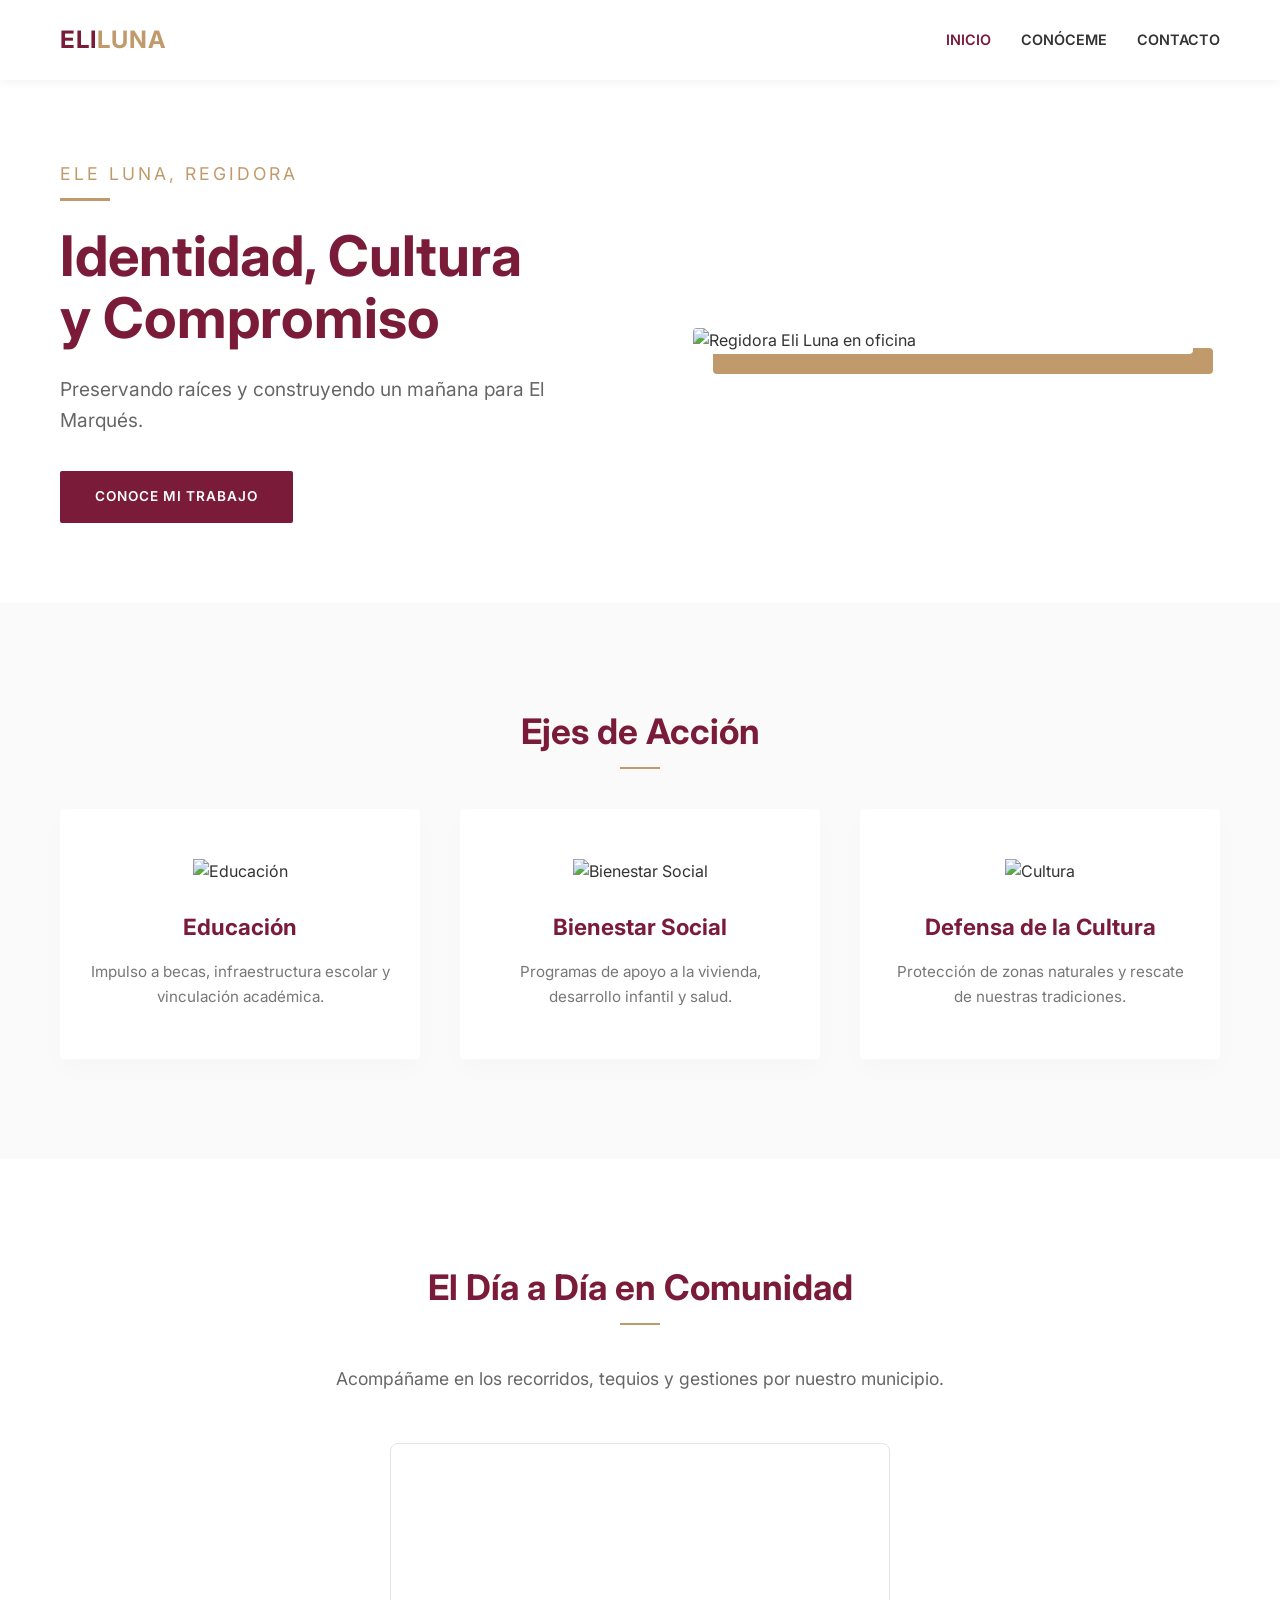
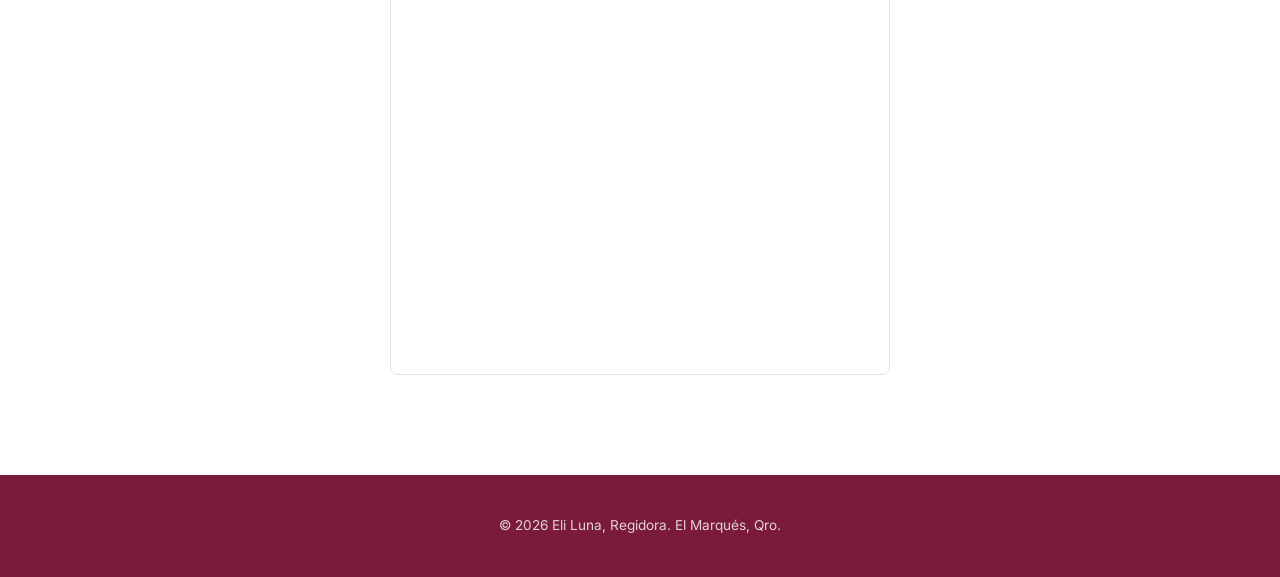
==== index.html @ d16be130 "Rename index to index.html" ====
<!DOCTYPE html>
<html lang="es">
<head>
    <meta charset="UTF-8">
    <meta name="viewport" content="width=device-width, initial-scale=1.0">
    <title>Eli Luna | Regidora de El Marqués</title>
    <link rel="stylesheet" href="style.css">
    <link href="https://fonts.googleapis.com/css2?family=Inter:wght@300;400;600;700&display=swap" rel="stylesheet">
</head>
<body>

    <header class="navbar">
        <div class="container nav-container">
            <div class="logo">
                <span class="logo-vino">Eli</span><span class="logo-dorado">Luna</span>
            </div>
            <nav>
                <ul class="nav-links">
                    <li><a href="index.html" class="active">Inicio</a></li>
                    <li><a href="conoceme.html">Conóceme</a></li>
                    <li><a href="contacto.html">Contacto</a></li>
                </ul>
            </nav>
        </div>
    </header>

    <section class="hero">
        <div class="container hero-container">
            <div class="hero-text">
                <h2 class="subtitle">Ele Luna, Regidora</h2>
                <div class="divisor-dorado"></div>
                <h1 class="title">Identidad, Cultura <br>y Compromiso</h1>
                <p>Preservando raíces y construyendo un mañana para El Marqués.</p>
                <a href="conoceme.html" class="btn-principal">Conoce mi trabajo</a>
            </div>
            <div class="hero-image">
                <img src="img/hero-eli.jpg" alt="Regidora Eli Luna en oficina">
            </div>
        </div>
    </section>

    <section class="ejes">
        <div class="container">
            <h2 class="seccion-titulo">Ejes de Acción</h2>
            <div class="ejes-grid">
                <div class="card-eje">
                    <img src="img/icono-educacion.svg" alt="Educación" class="icono-eje">
                    <h3>Educación</h3>
                    <p>Impulso a becas, infraestructura escolar y vinculación académica.</p>
                </div>
                <div class="card-eje">
                    <img src="img/icono-bienestar.svg" alt="Bienestar Social" class="icono-eje">
                    <h3>Bienestar Social</h3>
                    <p>Programas de apoyo a la vivienda, desarrollo infantil y salud.</p>
                </div>
                <div class="card-eje">
                    <img src="img/icono-cultura.svg" alt="Cultura" class="icono-eje">
                    <h3>Defensa de la Cultura</h3>
                    <p>Protección de zonas naturales y rescate de nuestras tradiciones.</p>
                </div>
            </div>
        </div>
    </section>

    <section class="actividad">
        <div class="container">
            <h2 class="seccion-titulo">El Día a Día en Comunidad</h2>
            <p class="seccion-desc">Acompáñame en los recorridos, tequios y gestiones por nuestro municipio.</p>
            
            <div class="fb-widget-container">
                <iframe src="https://www.facebook.com/plugins/page.php?href=https%3A%2F%2Fwww.facebook.com%2F[SU_USUARIO]&tabs=timeline&width=340&height=500&small_header=false&adapt_container_width=true&hide_cover=false&show_facepile=true&appId" width="340" height="500" style="border:none;overflow:hidden" scrolling="no" frameborder="0" allowfullscreen="true" allow="autoplay; clipboard-write; encrypted-media; picture-in-picture; web-share"></iframe>
            </div>
        </div>
    </section>

    <footer>
        <div class="container footer-content">
            <p>&copy; 2026 Eli Luna, Regidora. El Marqués, Qro.</p>
        </div>
    </footer>

</body>
</html>
---- style.css ----
/* =========================================
   VARIABLES DE COLOR Y FUENTES
   ========================================= */
:root {
    --color-vino: #7A1B39; /* Vino institucional */
    --color-dorado: #C19A6B; /* Dorado elegante */
    --color-blanco: #FFFFFF;
    --color-fondo: #FAFAFA;
    --color-texto: #333333;
    --color-gris-claro: #E5E5E5;
    
    --fuente-principal: 'Inter', sans-serif;
}

/* =========================================
   RESET Y ESTILOS BASE
   ========================================= */
* {
    margin: 0;
    padding: 0;
    box-sizing: border-box;
    font-family: var(--fuente-principal);
}

body {
    background-color: var(--color-fondo);
    color: var(--color-texto);
    line-height: 1.6;
}

.container {
    max-width: 1200px;
    margin: 0 auto;
    padding: 0 20px;
}

/* =========================================
   NAVEGACIÓN (MENÚ)
   ========================================= */
.navbar {
    background-color: var(--color-blanco);
    box-shadow: 0 2px 10px rgba(0,0,0,0.05);
    position: sticky;
    top: 0;
    z-index: 100;
}

.nav-container {
    display: flex;
    justify-content: space-between;
    align-items: center;
    height: 80px;
}

.logo {
    font-size: 1.5rem;
    font-weight: 700;
    text-transform: uppercase;
    letter-spacing: 1px;
}

.logo-vino { color: var(--color-vino); }
.logo-dorado { color: var(--color-dorado); }

.nav-links {
    list-style: none;
    display: flex;
    gap: 30px;
}

.nav-links a {
    text-decoration: none;
    color: var(--color-texto);
    font-weight: 600;
    font-size: 0.9rem;
    text-transform: uppercase;
    transition: color 0.3s ease;
}

.nav-links a:hover, .nav-links a.active {
    color: var(--color-vino);
}

/* =========================================
   HERO SECTION (ENCABEZADO INICIAL)
   ========================================= */
.hero {
    background-color: var(--color-blanco);
    padding: 80px 0;
}

.hero-container {
    display: flex;
    align-items: center;
    justify-content: space-between;
    gap: 50px;
}

.hero-text {
    flex: 1;
}

.subtitle {
    color: var(--color-dorado);
    font-size: 1.1rem;
    text-transform: uppercase;
    letter-spacing: 3px;
    margin-bottom: 10px;
    font-weight: 400;
}

.divisor-dorado {
    height: 3px;
    width: 50px;
    background-color: var(--color-dorado);
    margin-bottom: 25px;
}

.title {
    color: var(--color-vino);
    font-size: 3.5rem;
    line-height: 1.1;
    margin-bottom: 25px;
    font-weight: 700;
}

.hero-text p {
    font-size: 1.2rem;
    color: #666;
    margin-bottom: 35px;
    max-width: 500px;
}

.btn-principal {
    display: inline-block;
    background-color: var(--color-vino);
    color: var(--color-blanco);
    padding: 15px 35px;
    text-decoration: none;
    border-radius: 2px;
    font-weight: 600;
    text-transform: uppercase;
    font-size: 0.85rem;
    letter-spacing: 1px;
    transition: all 0.3s ease;
}

.btn-principal:hover {
    background-color: #5c142b;
    box-shadow: 0 5px 15px rgba(122, 27, 57, 0.2);
}

.hero-image {
    flex: 1;
    display: flex;
    justify-content: center;
}

.hero-image img {
    width: 100%;
    max-width: 500px;
    border-radius: 4px;
    box-shadow: 20px 20px 0px var(--color-dorado); /* Efecto decorativo */
}

/* =========================================
   EJES DE ACCIÓN (TARJETAS)
   ========================================= */
.ejes {
    padding: 100px 0;
    background-color: var(--color-fondo);
    text-align: center;
}

.seccion-titulo {
    color: var(--color-vino);
    font-size: 2.2rem;
    margin-bottom: 50px;
    position: relative;
    display: inline-block;
}

.seccion-titulo::after {
    content: "";
    width: 40px;
    height: 2px;
    background: var(--color-dorado);
    position: absolute;
    bottom: -10px;
    left: 50%;
    transform: translateX(-50%);
}

.ejes-grid {
    display: grid;
    grid-template-columns: repeat(auto-fit, minmax(300px, 1fr));
    gap: 40px;
}

.card-eje {
    background: var(--color-blanco);
    padding: 50px 30px;
    border-radius: 4px;
    box-shadow: 0 10px 30px rgba(0,0,0,0.02);
    transition: all 0.3s ease;
}

.card-eje:hover {
    transform: translateY(-10px);
    box-shadow: 0 15px 40px rgba(122, 27, 57, 0.05);
}

.icono-eje {
    width: 50px;
    height: 50px;
    margin-bottom: 25px;
}

.card-eje h3 {
    color: var(--color-vino);
    margin-bottom: 15px;
    font-size: 1.4rem;
}

.card-eje p {
    color: #777;
    font-size: 0.95rem;
}

/* =========================================
   SECCIÓN FACEBOOK
   ========================================= */
.actividad {
    padding: 100px 0;
    background-color: var(--color-blanco);
    text-align: center;
}

.seccion-desc {
    color: #666;
    margin-bottom: 50px;
    font-size: 1.1rem;
}

.fb-widget-container {
    display: flex;
    justify-content: center;
    max-width: 500px;
    margin: 0 auto;
    background: #fff;
    padding: 15px;
    border: 1px solid var(--color-gris-claro);
    border-radius: 8px;
}

/* =========================================
   FOOTER (PIE DE PÁGINA)
   ========================================= */
footer {
    background-color: var(--color-vino);
    color: var(--color-blanco);
    text-align: center;
    padding: 40px 0;
}

footer p {
    font-size: 0.85rem;
    opacity: 0.8;
}

/* =========================================
   ADAPTACIÓN A MÓVILES
   ========================================= */
@media (max-width: 992px) {
    .hero-container {
        flex-direction: column-reverse;
        text-align: center;
    }
    
    .hero-text p {
        margin: 0 auto 35px auto;
    }

    .divisor-dorado {
        margin: 0 auto 25px auto;
    }

    .title {
        font-size: 2.8rem;
    }
    
    .hero-image img {
        box-shadow: 10px 10px 0px var(--color-dorado);
    }
}
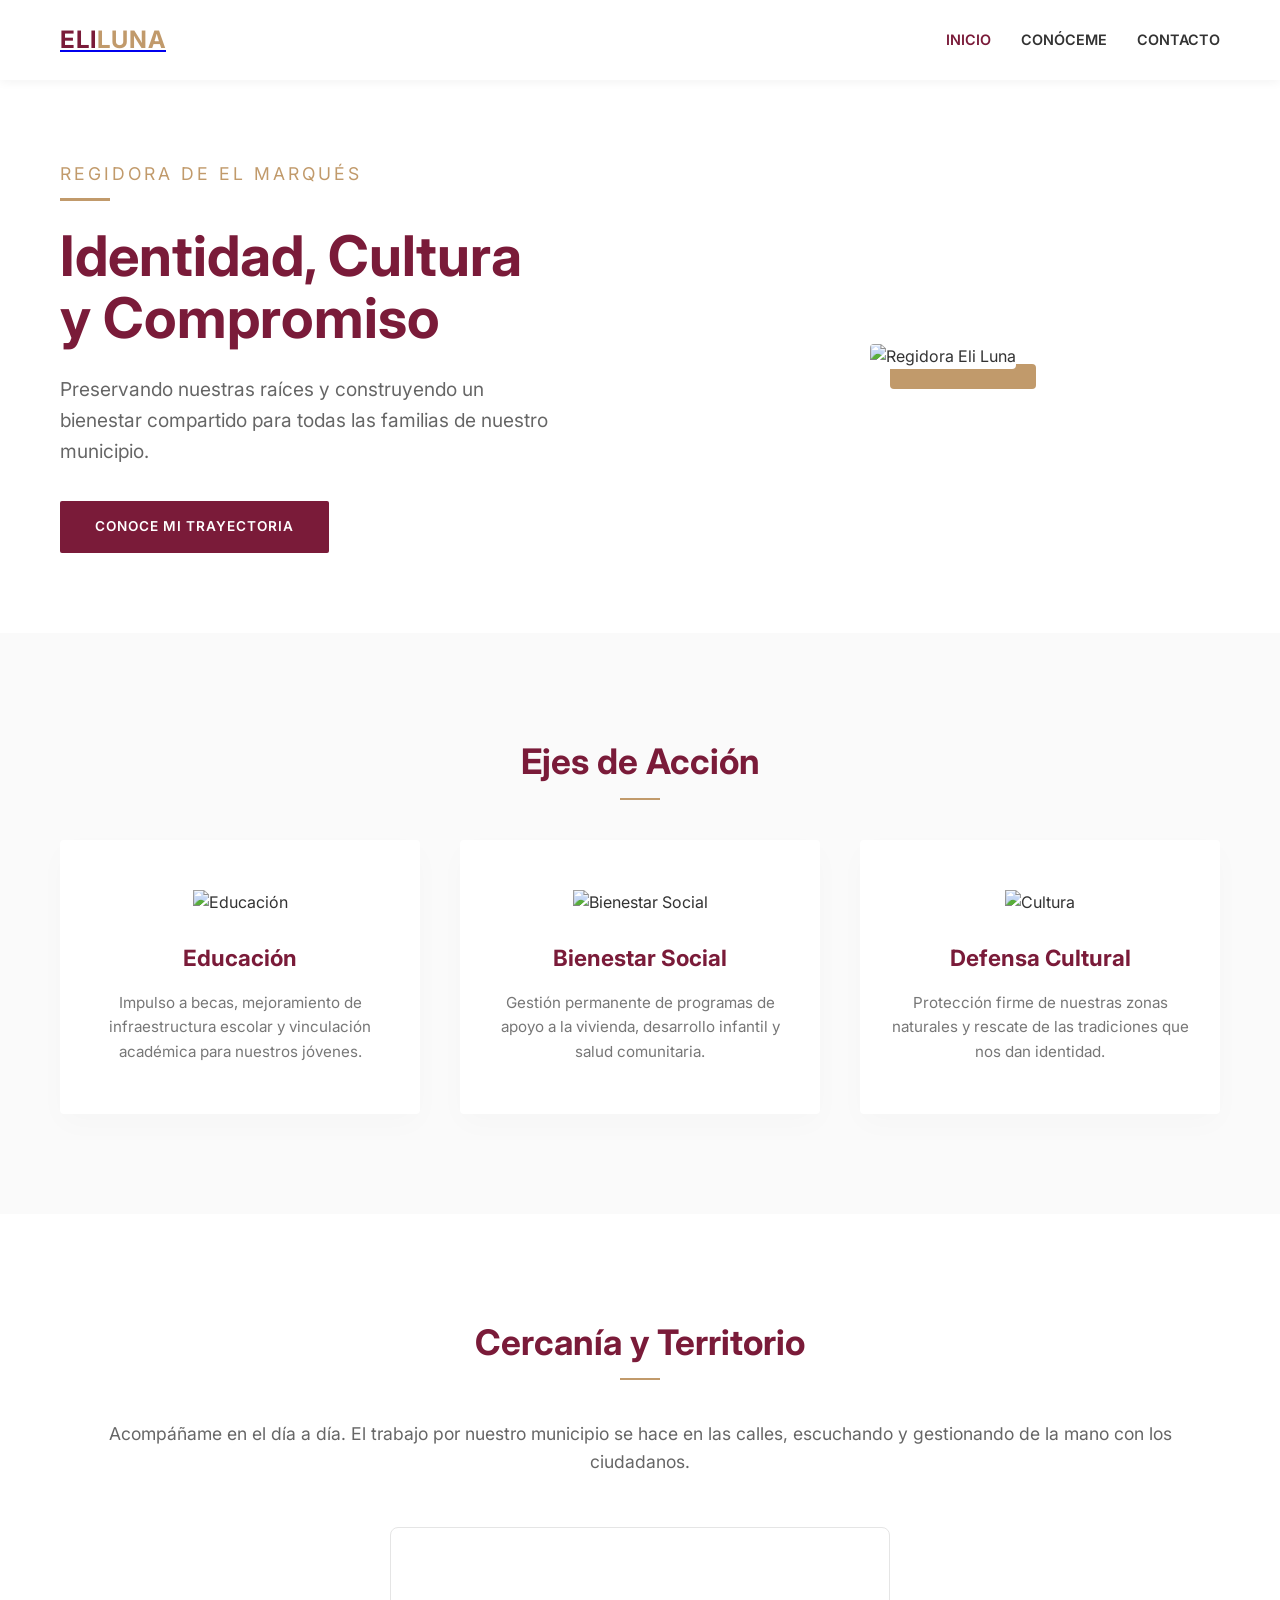
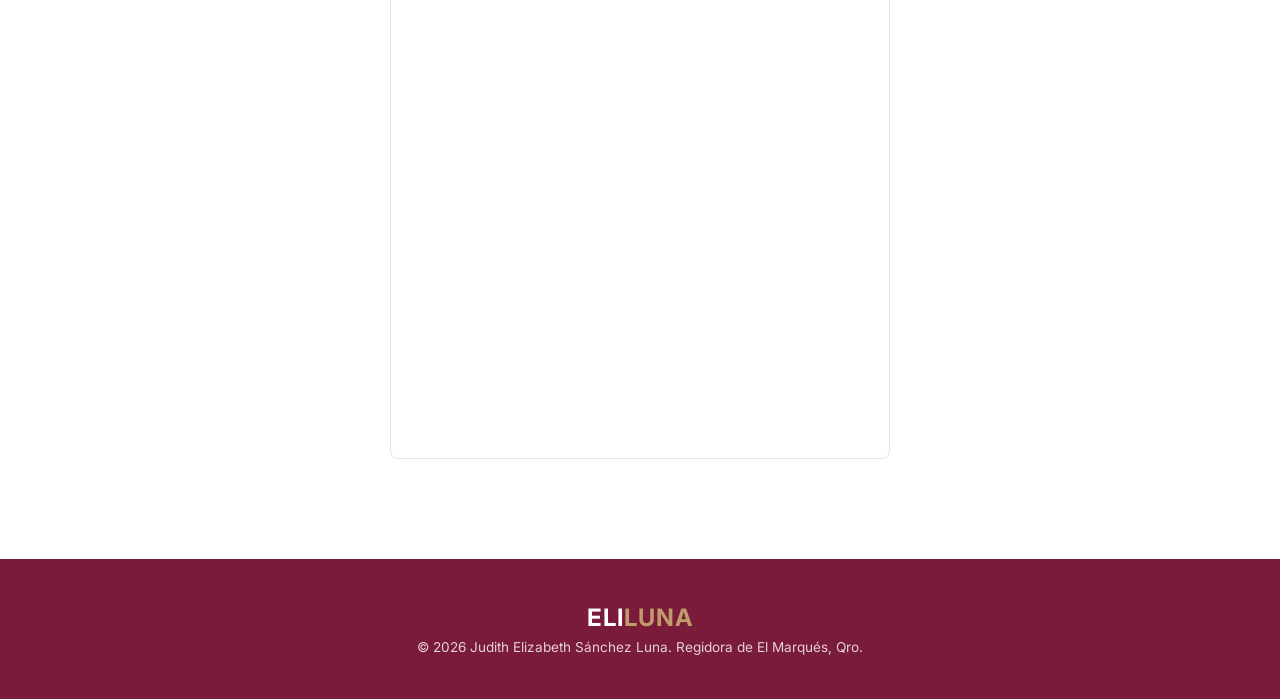
==== commit c67ab2fd: "Update index.html" ====
--- a/index.html
+++ b/index.html
@@ -5,14 +5,18 @@
     <meta name="viewport" content="width=device-width, initial-scale=1.0">
     <title>Eli Luna | Regidora de El Marqués</title>
     <link rel="stylesheet" href="style.css">
-    <link href="https://fonts.googleapis.com/css2?family=Inter:wght@300;400;600;700&display=swap" rel="stylesheet">
+    <link rel="preconnect" href="https://fonts.googleapis.com">
+    <link rel="preconnect" href="https://fonts.gstatic.com" crossorigin>
+    <link href="https://fonts.googleapis.com/css2?family=Inter:wght@300;400;600&family=Playfair+Display:ital,wght@0,600;0,700;1,600&display=swap" rel="stylesheet">
 </head>
 <body>
 
     <header class="navbar">
         <div class="container nav-container">
             <div class="logo">
-                <span class="logo-vino">Eli</span><span class="logo-dorado">Luna</span>
+                <a href="index.html">
+                    <span class="logo-vino">Eli</span><span class="logo-dorado">Luna</span>
+                </a>
             </div>
             <nav>
                 <ul class="nav-links">
@@ -27,14 +31,16 @@
     <section class="hero">
         <div class="container hero-container">
             <div class="hero-text">
-                <h2 class="subtitle">Ele Luna, Regidora</h2>
+                <h2 class="subtitle">Regidora de El Marqués</h2>
                 <div class="divisor-dorado"></div>
                 <h1 class="title">Identidad, Cultura <br>y Compromiso</h1>
-                <p>Preservando raíces y construyendo un mañana para El Marqués.</p>
-                <a href="conoceme.html" class="btn-principal">Conoce mi trabajo</a>
+                <p>Preservando nuestras raíces y construyendo un bienestar compartido para todas las familias de nuestro municipio.</p>
+                <a href="conoceme.html" class="btn-principal">Conoce mi trayectoria</a>
             </div>
             <div class="hero-image">
-                <img src="img/hero-eli.jpg" alt="Regidora Eli Luna en oficina">
+                <div class="image-frame">
+                    <img src="img/hero-eli.jpg" alt="Regidora Eli Luna">
+                </div>
             </div>
         </div>
     </section>
@@ -44,19 +50,25 @@
             <h2 class="seccion-titulo">Ejes de Acción</h2>
             <div class="ejes-grid">
                 <div class="card-eje">
-                    <img src="img/icono-educacion.svg" alt="Educación" class="icono-eje">
+                    <div class="icono-wrapper">
+                        <img src="img/icono-educacion.svg" alt="Educación" class="icono-eje">
+                    </div>
                     <h3>Educación</h3>
-                    <p>Impulso a becas, infraestructura escolar y vinculación académica.</p>
+                    <p>Impulso a becas, mejoramiento de infraestructura escolar y vinculación académica para nuestros jóvenes.</p>
                 </div>
                 <div class="card-eje">
-                    <img src="img/icono-bienestar.svg" alt="Bienestar Social" class="icono-eje">
+                    <div class="icono-wrapper">
+                        <img src="img/icono-bienestar.svg" alt="Bienestar Social" class="icono-eje">
+                    </div>
                     <h3>Bienestar Social</h3>
-                    <p>Programas de apoyo a la vivienda, desarrollo infantil y salud.</p>
+                    <p>Gestión permanente de programas de apoyo a la vivienda, desarrollo infantil y salud comunitaria.</p>
                 </div>
                 <div class="card-eje">
-                    <img src="img/icono-cultura.svg" alt="Cultura" class="icono-eje">
-                    <h3>Defensa de la Cultura</h3>
-                    <p>Protección de zonas naturales y rescate de nuestras tradiciones.</p>
+                    <div class="icono-wrapper">
+                        <img src="img/icono-cultura.svg" alt="Cultura" class="icono-eje">
+                    </div>
+                    <h3>Defensa Cultural</h3>
+                    <p>Protección firme de nuestras zonas naturales y rescate de las tradiciones que nos dan identidad.</p>
                 </div>
             </div>
         </div>
@@ -64,20 +76,24 @@
 
     <section class="actividad">
         <div class="container">
-            <h2 class="seccion-titulo">El Día a Día en Comunidad</h2>
-            <p class="seccion-desc">Acompáñame en los recorridos, tequios y gestiones por nuestro municipio.</p>
+            <div class="actividad-header">
+                <h2 class="seccion-titulo">Cercanía y Territorio</h2>
+                <p class="seccion-desc">Acompáñame en el día a día. El trabajo por nuestro municipio se hace en las calles, escuchando y gestionando de la mano con los ciudadanos.</p>
+            </div>
             
             <div class="fb-widget-container">
-                <iframe src="https://www.facebook.com/plugins/page.php?href=https%3A%2F%2Fwww.facebook.com%2F[SU_USUARIO]&tabs=timeline&width=340&height=500&small_header=false&adapt_container_width=true&hide_cover=false&show_facepile=true&appId" width="340" height="500" style="border:none;overflow:hidden" scrolling="no" frameborder="0" allowfullscreen="true" allow="autoplay; clipboard-write; encrypted-media; picture-in-picture; web-share"></iframe>
+                <iframe src="https://www.facebook.com/plugins/page.php?href=https%3A%2F%2Fwww.facebook.com%2FEliSanLuna&tabs=timeline&width=340&height=500&small_header=false&adapt_container_width=true&hide_cover=false&show_facepile=true&appId" width="340" height="500" style="border:none;overflow:hidden; max-width: 100%; border-radius: 4px;" scrolling="no" frameborder="0" allowfullscreen="true" allow="autoplay; clipboard-write; encrypted-media; picture-in-picture; web-share"></iframe>
             </div>
         </div>
     </section>
 
     <footer>
         <div class="container footer-content">
-            <p>&copy; 2026 Eli Luna, Regidora. El Marqués, Qro.</p>
+            <div class="logo footer-logo">
+                <span class="logo-blanco">Eli</span><span class="logo-dorado">Luna</span>
+            </div>
+            <p>&copy; 2026 Judith Elizabeth Sánchez Luna. Regidora de El Marqués, Qro.</p>
         </div>
     </footer>
 
 </body>
-</html>
--- a/style.css
+++ b/style.css
@@ -288,7 +288,48 @@
     .title {
         font-size: 2.8rem;
     }
-    
+
+   .logo a {
+    text-decoration: none;
+}
+
+.hero-interno h1 {
+    font-weight: 700;
+}
+
+/* =========================================
+   FORMULARIO DE CONTACTO
+   ========================================= */
+.formulario-contacto .form-group {
+    margin-bottom: 20px;
+}
+
+.formulario-contacto label {
+    display: block;
+    margin-bottom: 8px;
+    font-weight: 600;
+    font-size: 0.9rem;
+    color: var(--color-vino);
+}
+
+.formulario-contacto input,
+.formulario-contacto textarea {
+    width: 100%;
+    padding: 12px 15px;
+    border: 1px solid var(--color-gris-claro);
+    border-radius: 4px;
+    font-size: 1rem;
+    font-family: var(--fuente-principal);
+    transition: border-color 0.3s ease;
+    background-color: var(--color-fondo);
+}
+
+.formulario-contacto input:focus,
+.formulario-contacto textarea:focus {
+    outline: none;
+    border-color: var(--color-dorado);
+    box-shadow: 0 0 0 3px rgba(193, 154, 107, 0.1);
+}
     .hero-image img {
         box-shadow: 10px 10px 0px var(--color-dorado);
     }
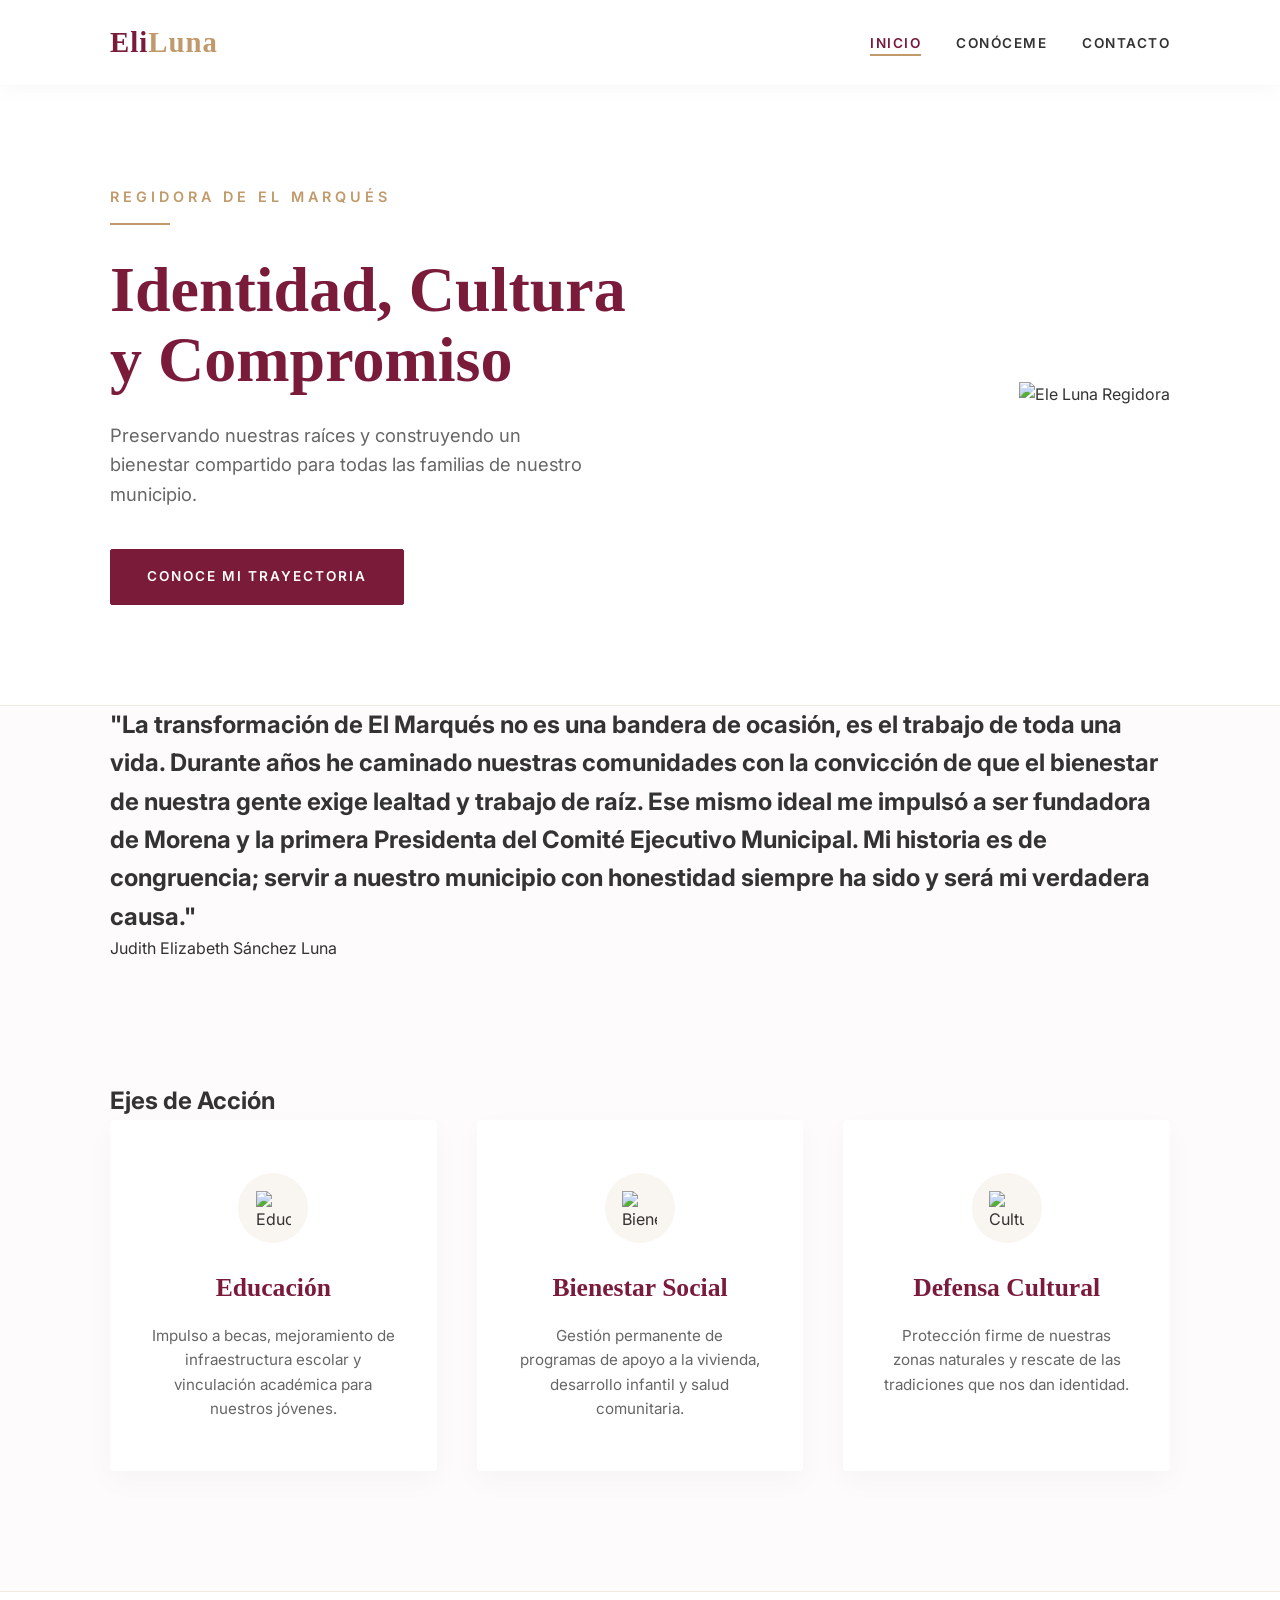
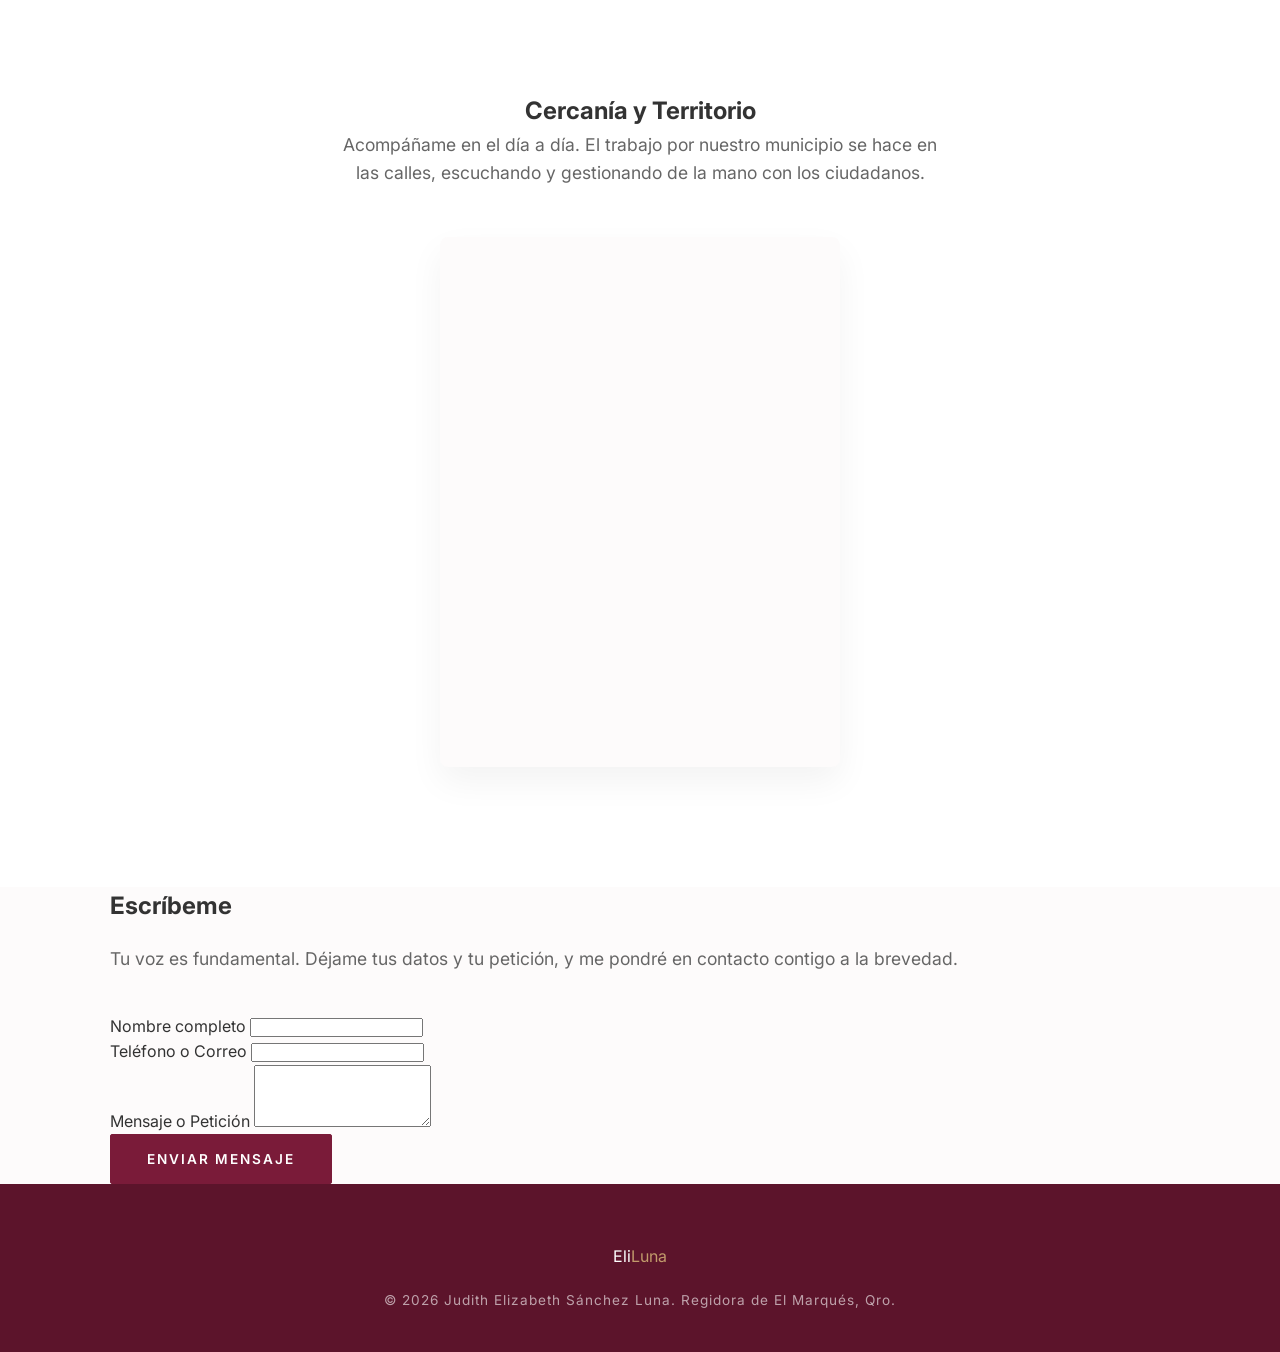
==== commit 1acb41b3: "Update index.html" ====
--- a/index.html
+++ b/index.html
@@ -37,17 +37,25 @@
                 <p>Preservando nuestras raíces y construyendo un bienestar compartido para todas las familias de nuestro municipio.</p>
                 <a href="conoceme.html" class="btn-principal">Conoce mi trayectoria</a>
             </div>
-            <div class="hero-image">
-                <div class="image-frame">
-                    <img src="img/hero-eli.jpg" alt="Regidora Eli Luna">
-                </div>
+            <div class="hero-image-transparente">
+                <img src="img/image_1c49d3.png" alt="Ele Luna Regidora">
             </div>
+        </div>
+    </section>
+
+    <section class="statement">
+        <div class="container statement-container">
+            <h2 class="statement-text">
+                "La transformación de El Marqués no es una bandera de ocasión, es el trabajo de toda una vida. Durante años he caminado nuestras comunidades con la convicción de que el bienestar de nuestra gente exige lealtad y trabajo de raíz. Ese mismo ideal me impulsó a ser fundadora de Morena y la primera Presidenta del Comité Ejecutivo Municipal. Mi historia es de congruencia; servir a nuestro municipio con honestidad siempre ha sido y será mi verdadera causa."
+            </h2>
+            <div class="divisor-dorado-centro"></div>
+            <p class="statement-firma">Judith Elizabeth Sánchez Luna</p>
         </div>
     </section>
 
     <section class="ejes">
         <div class="container">
-            <h2 class="seccion-titulo">Ejes de Acción</h2>
+            <h2 class="seccion-titulo-oscura">Ejes de Acción</h2>
             <div class="ejes-grid">
                 <div class="card-eje">
                     <div class="icono-wrapper">
@@ -77,12 +85,39 @@
     <section class="actividad">
         <div class="container">
             <div class="actividad-header">
-                <h2 class="seccion-titulo">Cercanía y Territorio</h2>
+                <h2 class="seccion-titulo-oscura">Cercanía y Territorio</h2>
                 <p class="seccion-desc">Acompáñame en el día a día. El trabajo por nuestro municipio se hace en las calles, escuchando y gestionando de la mano con los ciudadanos.</p>
             </div>
             
             <div class="fb-widget-container">
                 <iframe src="https://www.facebook.com/plugins/page.php?href=https%3A%2F%2Fwww.facebook.com%2FEliSanLuna&tabs=timeline&width=340&height=500&small_header=false&adapt_container_width=true&hide_cover=false&show_facepile=true&appId" width="340" height="500" style="border:none;overflow:hidden; max-width: 100%; border-radius: 4px;" scrolling="no" frameborder="0" allowfullscreen="true" allow="autoplay; clipboard-write; encrypted-media; picture-in-picture; web-share"></iframe>
+            </div>
+        </div>
+    </section>
+
+    <section class="contacto-inicio">
+        <div class="container">
+            <div class="contacto-wrapper">
+                <h2 class="seccion-titulo-oscura" style="margin-bottom: 20px;">Escríbeme</h2>
+                <p class="seccion-desc" style="margin-bottom: 40px;">Tu voz es fundamental. Déjame tus datos y tu petición, y me pondré en contacto contigo a la brevedad.</p>
+                
+                <form action="https://formspree.io/f/TU_CODIGO_AQUI" method="POST" class="formulario-marca">
+                    <div class="form-row">
+                        <div class="form-group">
+                            <label>Nombre completo</label>
+                            <input type="text" name="nombre" required>
+                        </div>
+                        <div class="form-group">
+                            <label>Teléfono o Correo</label>
+                            <input type="text" name="contacto" required>
+                        </div>
+                    </div>
+                    <div class="form-group">
+                        <label>Mensaje o Petición</label>
+                        <textarea name="mensaje" rows="4" required></textarea>
+                    </div>
+                    <button type="submit" class="btn-principal btn-form">Enviar Mensaje</button>
+                </form>
             </div>
         </div>
     </section>
@@ -97,3 +132,4 @@
     </footer>
 
 </body>
+</html>
--- a/style.css
+++ b/style.css
@@ -2,44 +2,49 @@
    VARIABLES DE COLOR Y FUENTES
    ========================================= */
 :root {
-    --color-vino: #7A1B39; /* Vino institucional */
-    --color-dorado: #C19A6B; /* Dorado elegante */
+    --color-vino: #7A1B39; 
+    --color-vino-oscuro: #5C142B;
+    --color-dorado: #C19A6B; 
+    --color-dorado-claro: #D4B48A;
     --color-blanco: #FFFFFF;
-    --color-fondo: #FAFAFA;
+    --color-fondo: #FDFBFB; /* Un blanco roto muy sutil y elegante */
     --color-texto: #333333;
-    --color-gris-claro: #E5E5E5;
-    
-    --fuente-principal: 'Inter', sans-serif;
-}
-
-/* =========================================
-   RESET Y ESTILOS BASE
+    --color-texto-claro: #666666;
+    
+    --fuente-titulos: 'Playfair Display', serif;
+    --fuente-textos: 'Inter', sans-serif;
+}
+
+/* =========================================
+   RESET BASE
    ========================================= */
 * {
     margin: 0;
     padding: 0;
     box-sizing: border-box;
-    font-family: var(--fuente-principal);
 }
 
 body {
     background-color: var(--color-fondo);
     color: var(--color-texto);
+    font-family: var(--fuente-textos);
     line-height: 1.6;
+    -webkit-font-smoothing: antialiased;
 }
 
 .container {
-    max-width: 1200px;
+    max-width: 1100px;
     margin: 0 auto;
     padding: 0 20px;
 }
 
 /* =========================================
-   NAVEGACIÓN (MENÚ)
+   NAVEGACIÓN
    ========================================= */
 .navbar {
-    background-color: var(--color-blanco);
-    box-shadow: 0 2px 10px rgba(0,0,0,0.05);
+    background-color: rgba(255, 255, 255, 0.98);
+    backdrop-filter: blur(10px);
+    box-shadow: 0 4px 20px rgba(0,0,0,0.03);
     position: sticky;
     top: 0;
     z-index: 100;
@@ -49,32 +54,51 @@
     display: flex;
     justify-content: space-between;
     align-items: center;
-    height: 80px;
-}
-
-.logo {
-    font-size: 1.5rem;
+    height: 85px;
+}
+
+.logo a {
+    text-decoration: none;
+    font-family: var(--fuente-titulos);
+    font-size: 1.8rem;
     font-weight: 700;
-    text-transform: uppercase;
     letter-spacing: 1px;
 }
 
 .logo-vino { color: var(--color-vino); }
 .logo-dorado { color: var(--color-dorado); }
+.logo-blanco { color: var(--color-blanco); }
 
 .nav-links {
     list-style: none;
     display: flex;
-    gap: 30px;
+    gap: 35px;
 }
 
 .nav-links a {
     text-decoration: none;
     color: var(--color-texto);
+    font-size: 0.85rem;
     font-weight: 600;
-    font-size: 0.9rem;
     text-transform: uppercase;
+    letter-spacing: 1.5px;
     transition: color 0.3s ease;
+    position: relative;
+}
+
+.nav-links a::after {
+    content: '';
+    position: absolute;
+    width: 0;
+    height: 2px;
+    bottom: -5px;
+    left: 0;
+    background-color: var(--color-dorado);
+    transition: width 0.3s ease;
+}
+
+.nav-links a:hover::after, .nav-links a.active::after {
+    width: 100%;
 }
 
 .nav-links a:hover, .nav-links a.active {
@@ -82,18 +106,19 @@
 }
 
 /* =========================================
-   HERO SECTION (ENCABEZADO INICIAL)
+   HERO SECTION
    ========================================= */
 .hero {
     background-color: var(--color-blanco);
-    padding: 80px 0;
+    padding: 100px 0;
+    border-bottom: 1px solid rgba(193, 154, 107, 0.2);
 }
 
 .hero-container {
     display: flex;
     align-items: center;
     justify-content: space-between;
-    gap: 50px;
+    gap: 60px;
 }
 
 .hero-text {
@@ -102,93 +127,102 @@
 
 .subtitle {
     color: var(--color-dorado);
-    font-size: 1.1rem;
+    font-family: var(--fuente-textos);
+    font-size: 0.9rem;
+    font-weight: 600;
     text-transform: uppercase;
-    letter-spacing: 3px;
-    margin-bottom: 10px;
-    font-weight: 400;
+    letter-spacing: 4px;
+    margin-bottom: 15px;
 }
 
 .divisor-dorado {
-    height: 3px;
-    width: 50px;
+    height: 2px;
+    width: 60px;
     background-color: var(--color-dorado);
-    margin-bottom: 25px;
+    margin-bottom: 30px;
 }
 
 .title {
     color: var(--color-vino);
-    font-size: 3.5rem;
+    font-family: var(--fuente-titulos);
+    font-size: 4rem;
     line-height: 1.1;
     margin-bottom: 25px;
-    font-weight: 700;
 }
 
 .hero-text p {
-    font-size: 1.2rem;
-    color: #666;
-    margin-bottom: 35px;
-    max-width: 500px;
+    color: var(--color-texto-claro);
+    font-size: 1.15rem;
+    margin-bottom: 40px;
+    max-width: 480px;
 }
 
 .btn-principal {
     display: inline-block;
     background-color: var(--color-vino);
     color: var(--color-blanco);
-    padding: 15px 35px;
+    padding: 16px 36px;
     text-decoration: none;
-    border-radius: 2px;
+    font-family: var(--fuente-textos);
+    font-size: 0.85rem;
     font-weight: 600;
     text-transform: uppercase;
-    font-size: 0.85rem;
-    letter-spacing: 1px;
-    transition: all 0.3s ease;
+    letter-spacing: 2px;
+    border-radius: 2px;
+    transition: all 0.4s ease;
+    border: 1px solid var(--color-vino);
 }
 
 .btn-principal:hover {
-    background-color: #5c142b;
-    box-shadow: 0 5px 15px rgba(122, 27, 57, 0.2);
+    background-color: var(--color-blanco);
+    color: var(--color-vino);
+    box-shadow: 0 10px 20px rgba(122, 27, 57, 0.1);
 }
 
 .hero-image {
     flex: 1;
     display: flex;
-    justify-content: center;
-}
-
-.hero-image img {
+    justify-content: flex-end;
+}
+
+.image-frame {
+    position: relative;
+    max-width: 450px;
+}
+
+/* Marco decorativo elegante para la foto */
+.image-frame::before {
+    content: "";
+    position: absolute;
+    top: 20px;
+    left: -20px;
     width: 100%;
-    max-width: 500px;
-    border-radius: 4px;
-    box-shadow: 20px 20px 0px var(--color-dorado); /* Efecto decorativo */
-}
-
-/* =========================================
-   EJES DE ACCIÓN (TARJETAS)
+    height: 100%;
+    border: 2px solid var(--color-dorado);
+    z-index: 0;
+}
+
+.image-frame img {
+    position: relative;
+    width: 100%;
+    height: auto;
+    z-index: 1;
+    box-shadow: 0 20px 40px rgba(0,0,0,0.08);
+}
+
+/* =========================================
+   EJES DE ACCIÓN
    ========================================= */
 .ejes {
-    padding: 100px 0;
-    background-color: var(--color-fondo);
+    padding: 120px 0;
+}
+
+.seccion-titulo {
+    color: var(--color-vino);
+    font-family: var(--fuente-titulos);
+    font-size: 2.8rem;
     text-align: center;
-}
-
-.seccion-titulo {
-    color: var(--color-vino);
-    font-size: 2.2rem;
-    margin-bottom: 50px;
-    position: relative;
-    display: inline-block;
-}
-
-.seccion-titulo::after {
-    content: "";
-    width: 40px;
-    height: 2px;
-    background: var(--color-dorado);
-    position: absolute;
-    bottom: -10px;
-    left: 50%;
-    transform: translateX(-50%);
+    margin-bottom: 70px;
 }
 
 .ejes-grid {
@@ -199,82 +233,107 @@
 
 .card-eje {
     background: var(--color-blanco);
-    padding: 50px 30px;
+    padding: 50px 40px;
     border-radius: 4px;
-    box-shadow: 0 10px 30px rgba(0,0,0,0.02);
-    transition: all 0.3s ease;
+    text-align: center;
+    box-shadow: 0 10px 30px rgba(0,0,0,0.03);
+    border-top: 3px solid transparent;
+    transition: all 0.4s ease;
 }
 
 .card-eje:hover {
-    transform: translateY(-10px);
-    box-shadow: 0 15px 40px rgba(122, 27, 57, 0.05);
+    transform: translateY(-8px);
+    border-top: 3px solid var(--color-dorado);
+    box-shadow: 0 20px 40px rgba(122, 27, 57, 0.08);
+}
+
+.icono-wrapper {
+    width: 70px;
+    height: 70px;
+    margin: 0 auto 25px auto;
+    background-color: rgba(193, 154, 107, 0.1);
+    border-radius: 50%;
+    display: flex;
+    align-items: center;
+    justify-content: center;
 }
 
 .icono-eje {
-    width: 50px;
-    height: 50px;
-    margin-bottom: 25px;
+    width: 35px;
+    height: 35px;
 }
 
 .card-eje h3 {
     color: var(--color-vino);
+    font-family: var(--fuente-titulos);
+    font-size: 1.6rem;
     margin-bottom: 15px;
-    font-size: 1.4rem;
 }
 
 .card-eje p {
-    color: #777;
+    color: var(--color-texto-claro);
     font-size: 0.95rem;
 }
 
 /* =========================================
-   SECCIÓN FACEBOOK
+   ACTIVIDAD RECIENTE
    ========================================= */
 .actividad {
-    padding: 100px 0;
+    padding: 100px 0 120px 0;
     background-color: var(--color-blanco);
+    border-top: 1px solid rgba(193, 154, 107, 0.2);
+}
+
+.actividad-header {
     text-align: center;
+    max-width: 600px;
+    margin: 0 auto 50px auto;
 }
 
 .seccion-desc {
-    color: #666;
-    margin-bottom: 50px;
+    color: var(--color-texto-claro);
     font-size: 1.1rem;
 }
 
 .fb-widget-container {
     display: flex;
     justify-content: center;
-    max-width: 500px;
+    max-width: 400px;
     margin: 0 auto;
-    background: #fff;
     padding: 15px;
-    border: 1px solid var(--color-gris-claro);
+    background-color: var(--color-fondo);
     border-radius: 8px;
-}
-
-/* =========================================
-   FOOTER (PIE DE PÁGINA)
+    box-shadow: 0 15px 35px rgba(0,0,0,0.05);
+}
+
+/* =========================================
+   FOOTER
    ========================================= */
 footer {
-    background-color: var(--color-vino);
+    background-color: var(--color-vino-oscuro);
     color: var(--color-blanco);
+    padding: 60px 0 40px 0;
     text-align: center;
-    padding: 40px 0;
+}
+
+.footer-logo {
+    margin-bottom: 20px;
 }
 
 footer p {
+    color: rgba(255, 255, 255, 0.6);
     font-size: 0.85rem;
-    opacity: 0.8;
-}
-
-/* =========================================
-   ADAPTACIÓN A MÓVILES
+    letter-spacing: 1px;
+}
+
+/* =========================================
+   RESPONSIVE
    ========================================= */
 @media (max-width: 992px) {
     .hero-container {
-        flex-direction: column-reverse;
+        flex-direction: column;
         text-align: center;
+        gap: 50px;
     }
     
     .hero-text p {
@@ -286,51 +345,24 @@
     }
 
     .title {
-        font-size: 2.8rem;
-    }
-
-   .logo a {
-    text-decoration: none;
-}
-
-.hero-interno h1 {
-    font-weight: 700;
-}
-
-/* =========================================
-   FORMULARIO DE CONTACTO
-   ========================================= */
-.formulario-contacto .form-group {
-    margin-bottom: 20px;
-}
-
-.formulario-contacto label {
-    display: block;
-    margin-bottom: 8px;
-    font-weight: 600;
-    font-size: 0.9rem;
-    color: var(--color-vino);
-}
-
-.formulario-contacto input,
-.formulario-contacto textarea {
-    width: 100%;
-    padding: 12px 15px;
-    border: 1px solid var(--color-gris-claro);
-    border-radius: 4px;
-    font-size: 1rem;
-    font-family: var(--fuente-principal);
-    transition: border-color 0.3s ease;
-    background-color: var(--color-fondo);
-}
-
-.formulario-contacto input:focus,
-.formulario-contacto textarea:focus {
-    outline: none;
-    border-color: var(--color-dorado);
-    box-shadow: 0 0 0 3px rgba(193, 154, 107, 0.1);
-}
-    .hero-image img {
-        box-shadow: 10px 10px 0px var(--color-dorado);
-    }
-}
+        font-size: 3.2rem;
+    }
+    
+    .image-frame::before {
+        display: none; /* Quitamos el marco desfasado en móviles para evitar scroll horizontal */
+    }
+    
+    .image-frame img {
+        border: 2px solid var(--color-dorado);
+    }
+}
+
+@media (max-width: 768px) {
+    .nav-links {
+        display: none; /* Menú hamburguesa necesario para el futuro */
+    }
+    
+    .title {
+        font-size: 2.5rem;
+    }
+}
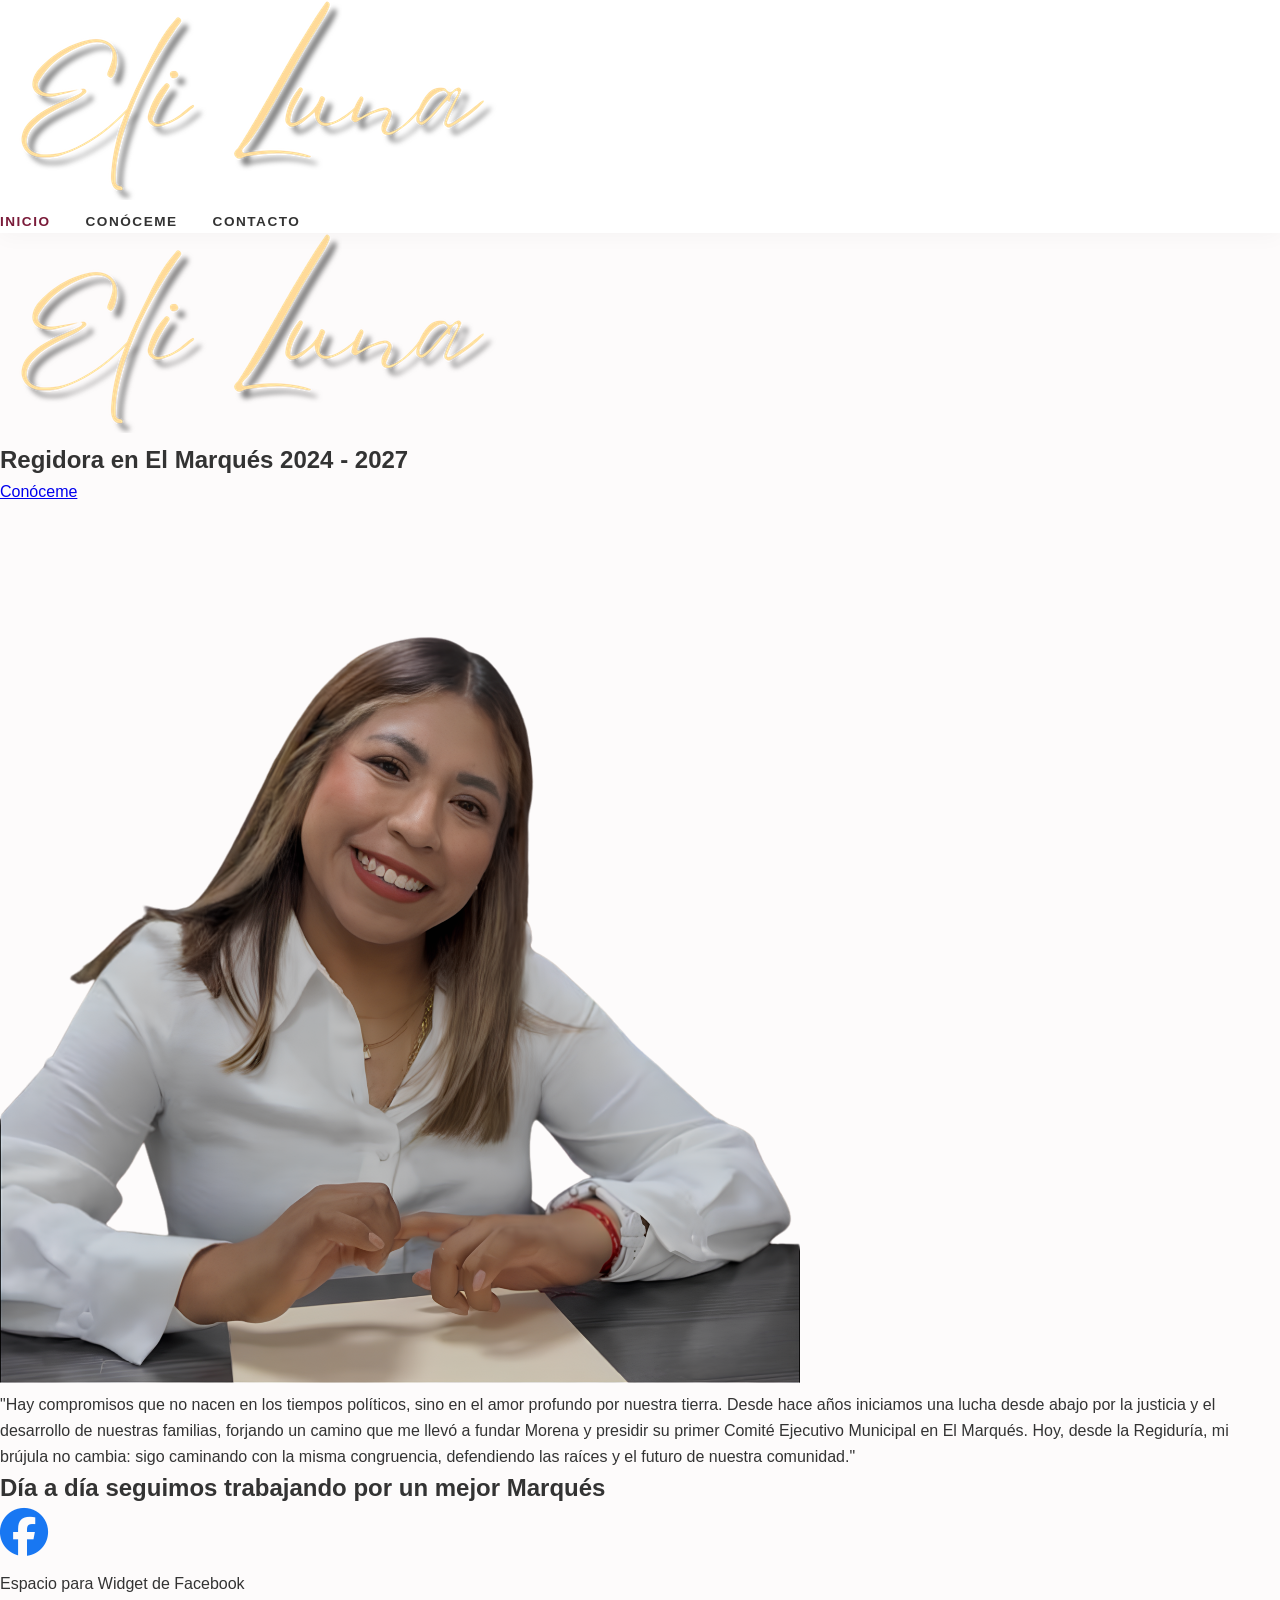
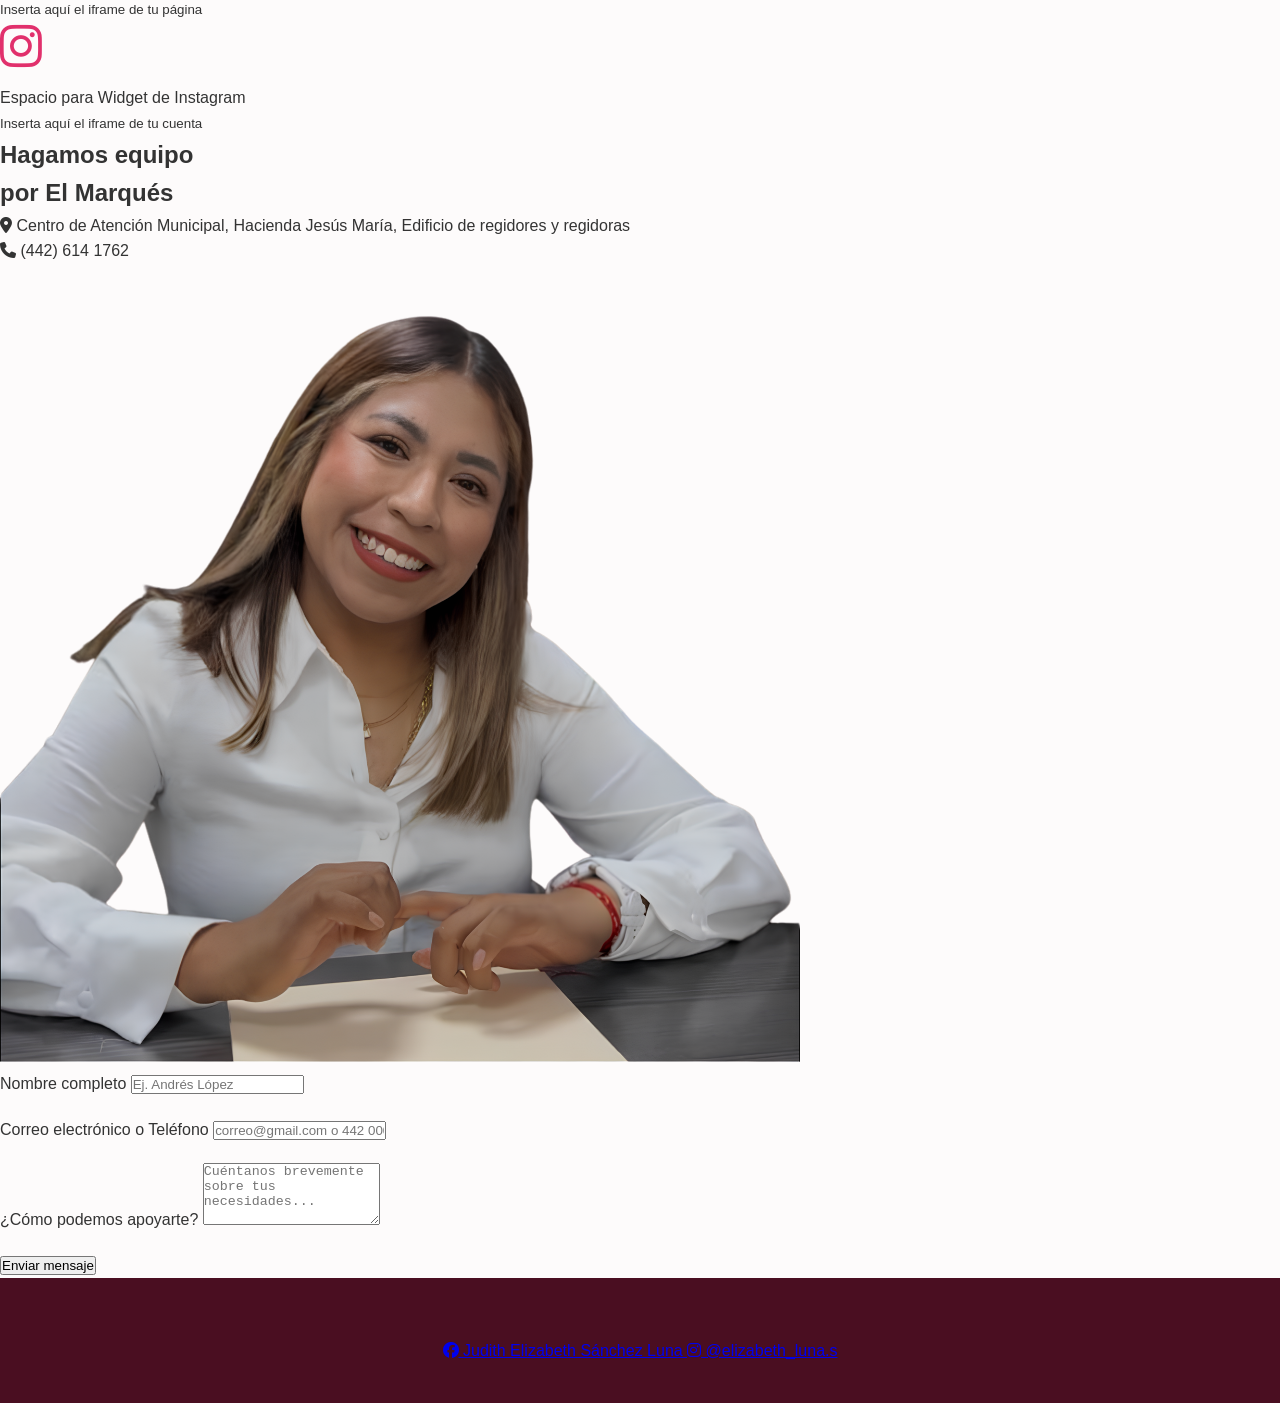
==== commit 55590cb5: "Update index.html" ====
--- a/index.html
+++ b/index.html
@@ -3,131 +3,120 @@
 <head>
     <meta charset="UTF-8">
     <meta name="viewport" content="width=device-width, initial-scale=1.0">
-    <title>Eli Luna | Regidora de El Marqués</title>
+    <title>Eli Luna | Regidora en El Marqués</title>
     <link rel="stylesheet" href="style.css">
-    <link rel="preconnect" href="https://fonts.googleapis.com">
-    <link rel="preconnect" href="https://fonts.gstatic.com" crossorigin>
-    <link href="https://fonts.googleapis.com/css2?family=Inter:wght@300;400;600&family=Playfair+Display:ital,wght@0,600;0,700;1,600&display=swap" rel="stylesheet">
+    <!-- Iconos de FontAwesome -->
+    <link rel="stylesheet" href="https://cdnjs.cloudflare.com/ajax/libs/font-awesome/6.4.0/css/all.min.css">
+    <!-- Fuentes de Google -->
+    <link href="https://fonts.googleapis.com/css2?family=Montserrat:wght@400;500;600;700&family=Great+Vibes&display=swap" rel="stylesheet">
 </head>
 <body>
 
-    <header class="navbar">
-        <div class="container nav-container">
-            <div class="logo">
-                <a href="index.html">
-                    <span class="logo-vino">Eli</span><span class="logo-dorado">Luna</span>
-                </a>
+    <!-- Navegación -->
+    <nav class="navbar">
+        <div class="logo-nav">
+            <img src="NombreEli.png" alt="Eli Luna Logotipo">
+        </div>
+        <ul class="nav-links">
+            <li><a href="#inicio" class="active">Inicio</a></li>
+            <li><a href="#conoceme">Conóceme</a></li>
+            <li><a href="#contacto">Contacto</a></li>
+        </ul>
+    </nav>
+
+    <!-- Sección Inicio (Hero) -->
+    <header id="inicio" class="hero-section">
+        <!-- Fondo de la sección -->
+        <div class="hero-bg" style="background-image: url('FondoEli.png');"></div>
+        
+        <div class="hero-content">
+            <div class="hero-text">
+                <img src="NombreEli.png" alt="Eli Luna" class="hero-logo-large">
+                <h2>Regidora en El Marqués 2024 - 2027</h2>
+                <a href="#conoceme" class="btn-dorado">Conóceme</a>
             </div>
-            <nav>
-                <ul class="nav-links">
-                    <li><a href="index.html" class="active">Inicio</a></li>
-                    <li><a href="conoceme.html">Conóceme</a></li>
-                    <li><a href="contacto.html">Contacto</a></li>
-                </ul>
-            </nav>
+        </div>
+        <div class="hero-image">
+            <img src="FotoEli.png" alt="Eli Luna Regidora">
         </div>
     </header>
 
-    <section class="hero">
-        <div class="container hero-container">
-            <div class="hero-text">
-                <h2 class="subtitle">Regidora de El Marqués</h2>
-                <div class="divisor-dorado"></div>
-                <h1 class="title">Identidad, Cultura <br>y Compromiso</h1>
-                <p>Preservando nuestras raíces y construyendo un bienestar compartido para todas las familias de nuestro municipio.</p>
-                <a href="conoceme.html" class="btn-principal">Conoce mi trayectoria</a>
-            </div>
-            <div class="hero-image-transparente">
-                <img src="img/image_1c49d3.png" alt="Ele Luna Regidora">
-            </div>
+    <!-- Sección Frase / Trayectoria -->
+    <section id="conoceme" class="quote-section">
+        <!-- Máscara de color sobre la imagen original FondoElis.png -->
+        <div class="quote-bg" style="background-image: linear-gradient(rgba(120, 44, 56, 0.85), rgba(120, 44, 56, 0.85)), url('FondoElis.png');"></div>
+        <div class="quote-content">
+            <p>"Hay compromisos que no nacen en los tiempos políticos, sino en el amor profundo por nuestra tierra. Desde hace años iniciamos una lucha desde abajo por la justicia y el desarrollo de nuestras familias, forjando un camino que me llevó a fundar Morena y presidir su primer Comité Ejecutivo Municipal en El Marqués. Hoy, desde la Regiduría, mi brújula no cambia: sigo caminando con la misma congruencia, defendiendo las raíces y el futuro de nuestra comunidad."</p>
         </div>
     </section>
 
-    <section class="statement">
-        <div class="container statement-container">
-            <h2 class="statement-text">
-                "La transformación de El Marqués no es una bandera de ocasión, es el trabajo de toda una vida. Durante años he caminado nuestras comunidades con la convicción de que el bienestar de nuestra gente exige lealtad y trabajo de raíz. Ese mismo ideal me impulsó a ser fundadora de Morena y la primera Presidenta del Comité Ejecutivo Municipal. Mi historia es de congruencia; servir a nuestro municipio con honestidad siempre ha sido y será mi verdadera causa."
-            </h2>
-            <div class="divisor-dorado-centro"></div>
-            <p class="statement-firma">Judith Elizabeth Sánchez Luna</p>
-        </div>
-    </section>
-
-    <section class="ejes">
-        <div class="container">
-            <h2 class="seccion-titulo-oscura">Ejes de Acción</h2>
-            <div class="ejes-grid">
-                <div class="card-eje">
-                    <div class="icono-wrapper">
-                        <img src="img/icono-educacion.svg" alt="Educación" class="icono-eje">
-                    </div>
-                    <h3>Educación</h3>
-                    <p>Impulso a becas, mejoramiento de infraestructura escolar y vinculación académica para nuestros jóvenes.</p>
+    <!-- Sección Redes Sociales -->
+    <section class="social-feed-section">
+        <h2 class="section-title">Día a día seguimos trabajando por un mejor Marqués</h2>
+        <div class="feed-container">
+            <!-- Contenedor Facebook (Aquí puedes insertar el plugin de páginas de FB) -->
+            <div class="feed-box facebook-feed">
+                <div class="feed-placeholder">
+                    <i class="fa-brands fa-facebook" style="font-size: 3rem; color: #1877F2; margin-bottom: 15px;"></i>
+                    <p>Espacio para Widget de Facebook</p>
+                    <small>Inserta aquí el iframe de tu página</small>
                 </div>
-                <div class="card-eje">
-                    <div class="icono-wrapper">
-                        <img src="img/icono-bienestar.svg" alt="Bienestar Social" class="icono-eje">
-                    </div>
-                    <h3>Bienestar Social</h3>
-                    <p>Gestión permanente de programas de apoyo a la vivienda, desarrollo infantil y salud comunitaria.</p>
-                </div>
-                <div class="card-eje">
-                    <div class="icono-wrapper">
-                        <img src="img/icono-cultura.svg" alt="Cultura" class="icono-eje">
-                    </div>
-                    <h3>Defensa Cultural</h3>
-                    <p>Protección firme de nuestras zonas naturales y rescate de las tradiciones que nos dan identidad.</p>
+            </div>
+            <!-- Contenedor Instagram (Aquí puedes insertar el widget de IG) -->
+            <div class="feed-box instagram-feed">
+                <div class="feed-placeholder">
+                    <i class="fa-brands fa-instagram" style="font-size: 3rem; color: #E1306C; margin-bottom: 15px;"></i>
+                    <p>Espacio para Widget de Instagram</p>
+                    <small>Inserta aquí el iframe de tu cuenta</small>
                 </div>
             </div>
         </div>
     </section>
 
-    <section class="actividad">
-        <div class="container">
-            <div class="actividad-header">
-                <h2 class="seccion-titulo-oscura">Cercanía y Territorio</h2>
-                <p class="seccion-desc">Acompáñame en el día a día. El trabajo por nuestro municipio se hace en las calles, escuchando y gestionando de la mano con los ciudadanos.</p>
+    <!-- Sección Contacto y Formulario -->
+    <section id="contacto" class="contact-section">
+        <div class="contact-container">
+            <div class="contact-info">
+                <h2 class="cursive-title">Hagamos equipo<br>por El Marqués</h2>
+                <div class="contact-details">
+                    <p><i class="fa-solid fa-location-dot"></i> Centro de Atención Municipal, Hacienda Jesús María, Edificio de regidores y regidoras</p>
+                    <p><i class="fa-solid fa-phone"></i> (442) 614 1762</p>
+                </div>
+                <!-- Reutilizamos FotoEli -->
+                <img src="FotoEli.png" alt="Eli Luna en oficina" class="contact-foto">
             </div>
             
-            <div class="fb-widget-container">
-                <iframe src="https://www.facebook.com/plugins/page.php?href=https%3A%2F%2Fwww.facebook.com%2FEliSanLuna&tabs=timeline&width=340&height=500&small_header=false&adapt_container_width=true&hide_cover=false&show_facepile=true&appId" width="340" height="500" style="border:none;overflow:hidden; max-width: 100%; border-radius: 4px;" scrolling="no" frameborder="0" allowfullscreen="true" allow="autoplay; clipboard-write; encrypted-media; picture-in-picture; web-share"></iframe>
-            </div>
-        </div>
-    </section>
-
-    <section class="contacto-inicio">
-        <div class="container">
-            <div class="contacto-wrapper">
-                <h2 class="seccion-titulo-oscura" style="margin-bottom: 20px;">Escríbeme</h2>
-                <p class="seccion-desc" style="margin-bottom: 40px;">Tu voz es fundamental. Déjame tus datos y tu petición, y me pondré en contacto contigo a la brevedad.</p>
-                
-                <form action="https://formspree.io/f/TU_CODIGO_AQUI" method="POST" class="formulario-marca">
-                    <div class="form-row">
-                        <div class="form-group">
-                            <label>Nombre completo</label>
-                            <input type="text" name="nombre" required>
-                        </div>
-                        <div class="form-group">
-                            <label>Teléfono o Correo</label>
-                            <input type="text" name="contacto" required>
-                        </div>
+            <div class="contact-form">
+                <form action="#" method="POST">
+                    <div class="form-group">
+                        <label for="nombre">Nombre completo</label>
+                        <input type="text" id="nombre" name="nombre" placeholder="Ej. Andrés López" required>
+                    </div>
+                    <!-- Campo actualizado para correo o teléfono -->
+                    <div class="form-group">
+                        <label for="contacto-dato">Correo electrónico o Teléfono</label>
+                        <input type="text" id="contacto-dato" name="contacto-dato" placeholder="correo@gmail.com o 442 000 0000" required>
                     </div>
                     <div class="form-group">
-                        <label>Mensaje o Petición</label>
-                        <textarea name="mensaje" rows="4" required></textarea>
+                        <label for="mensaje">¿Cómo podemos apoyarte?</label>
+                        <textarea id="mensaje" name="mensaje" rows="4" placeholder="Cuéntanos brevemente sobre tus necesidades..." required></textarea>
                     </div>
-                    <button type="submit" class="btn-principal btn-form">Enviar Mensaje</button>
+                    <!-- Botón con color institucional -->
+                    <button type="submit" class="btn-vino">Enviar mensaje</button>
                 </form>
             </div>
         </div>
     </section>
 
-    <footer>
-        <div class="container footer-content">
-            <div class="logo footer-logo">
-                <span class="logo-blanco">Eli</span><span class="logo-dorado">Luna</span>
-            </div>
-            <p>&copy; 2026 Judith Elizabeth Sánchez Luna. Regidora de El Marqués, Qro.</p>
+    <!-- Footer Universal -->
+    <footer class="site-footer">
+        <div class="footer-socials">
+            <a href="https://www.facebook.com/JudithElizabethSanchezLuna" target="_blank" rel="noopener noreferrer">
+                <i class="fa-brands fa-facebook"></i> Judith Elizabeth Sánchez Luna
+            </a>
+            <a href="https://www.instagram.com/elizabeth_luna.s" target="_blank" rel="noopener noreferrer">
+                <i class="fa-brands fa-instagram"></i> @elizabeth_luna.s
+            </a>
         </div>
     </footer>
 
--- a/style.css
+++ b/style.css
@@ -3,11 +3,10 @@
    ========================================= */
 :root {
     --color-vino: #7A1B39; 
-    --color-vino-oscuro: #5C142B;
+    --color-vino-oscuro: #4A0E21; 
     --color-dorado: #C19A6B; 
-    --color-dorado-claro: #D4B48A;
     --color-blanco: #FFFFFF;
-    --color-fondo: #FDFBFB; /* Un blanco roto muy sutil y elegante */
+    --color-fondo: #FDFBFB;
     --color-texto: #333333;
     --color-texto-claro: #666666;
     
@@ -15,14 +14,7 @@
     --fuente-textos: 'Inter', sans-serif;
 }
 
-/* =========================================
-   RESET BASE
-   ========================================= */
-* {
-    margin: 0;
-    padding: 0;
-    box-sizing: border-box;
-}
+* { margin: 0; padding: 0; box-sizing: border-box; }
 
 body {
     background-color: var(--color-fondo);
@@ -32,11 +24,7 @@
     -webkit-font-smoothing: antialiased;
 }
 
-.container {
-    max-width: 1100px;
-    margin: 0 auto;
-    padding: 0 20px;
-}
+.container { max-width: 1100px; margin: 0 auto; padding: 0 20px; }
 
 /* =========================================
    NAVEGACIÓN
@@ -50,12 +38,7 @@
     z-index: 100;
 }
 
-.nav-container {
-    display: flex;
-    justify-content: space-between;
-    align-items: center;
-    height: 85px;
-}
+.nav-container { display: flex; justify-content: space-between; align-items: center; height: 85px; }
 
 .logo a {
     text-decoration: none;
@@ -69,12 +52,7 @@
 .logo-dorado { color: var(--color-dorado); }
 .logo-blanco { color: var(--color-blanco); }
 
-.nav-links {
-    list-style: none;
-    display: flex;
-    gap: 35px;
-}
-
+.nav-links { list-style: none; display: flex; gap: 35px; }
 .nav-links a {
     text-decoration: none;
     color: var(--color-texto);
@@ -82,68 +60,50 @@
     font-weight: 600;
     text-transform: uppercase;
     letter-spacing: 1.5px;
-    transition: color 0.3s ease;
     position: relative;
-}
-
-.nav-links a::after {
-    content: '';
-    position: absolute;
-    width: 0;
-    height: 2px;
-    bottom: -5px;
-    left: 0;
-    background-color: var(--color-dorado);
-    transition: width 0.3s ease;
-}
-
-.nav-links a:hover::after, .nav-links a.active::after {
-    width: 100%;
-}
-
-.nav-links a:hover, .nav-links a.active {
-    color: var(--color-vino);
-}
-
-/* =========================================
-   HERO SECTION
+    transition: color 0.3s;
+}
+.nav-links a:hover, .nav-links a.active { color: var(--color-vino); }
+
+/* =========================================
+   HERO SECTION 
    ========================================= */
 .hero {
-    background-color: var(--color-blanco);
-    padding: 100px 0;
-    border-bottom: 1px solid rgba(193, 154, 107, 0.2);
+    /* CORRECCIÓN: FondoEli.png */
+    background-image: 
+        linear-gradient(90deg, rgba(122, 27, 57, 0.9) 0%, rgba(122, 27, 57, 0.75) 100%),
+        url('img/FondoEli.png');
+    background-size: cover;
+    background-position: center;
+    padding-top: 80px; 
+    overflow: hidden; 
+    color: var(--color-blanco);
 }
 
 .hero-container {
     display: flex;
     align-items: center;
     justify-content: space-between;
-    gap: 60px;
-}
-
-.hero-text {
-    flex: 1;
-}
+    gap: 40px;
+    min-height: 500px;
+}
+
+.hero-text { flex: 1; padding-bottom: 80px; }
 
 .subtitle {
     color: var(--color-dorado);
     font-family: var(--fuente-textos);
-    font-size: 0.9rem;
+    font-size: 0.95rem;
     font-weight: 600;
     text-transform: uppercase;
     letter-spacing: 4px;
     margin-bottom: 15px;
 }
 
-.divisor-dorado {
-    height: 2px;
-    width: 60px;
-    background-color: var(--color-dorado);
-    margin-bottom: 30px;
-}
+.divisor-dorado { height: 2px; width: 60px; background-color: var(--color-dorado); margin-bottom: 30px; }
 
 .title {
-    color: var(--color-vino);
+    color: var(--color-blanco); 
     font-family: var(--fuente-titulos);
     font-size: 4rem;
     line-height: 1.1;
@@ -151,7 +111,7 @@
 }
 
 .hero-text p {
-    color: var(--color-texto-claro);
+    color: #EED; 
     font-size: 1.15rem;
     margin-bottom: 40px;
     max-width: 480px;
@@ -159,65 +119,84 @@
 
 .btn-principal {
     display: inline-block;
-    background-color: var(--color-vino);
-    color: var(--color-blanco);
+    background-color: var(--color-dorado);
+    color: var(--color-vino-oscuro);
     padding: 16px 36px;
     text-decoration: none;
-    font-family: var(--fuente-textos);
     font-size: 0.85rem;
-    font-weight: 600;
+    font-weight: 700;
     text-transform: uppercase;
     letter-spacing: 2px;
     border-radius: 2px;
-    transition: all 0.4s ease;
-    border: 1px solid var(--color-vino);
+    transition: all 0.3s ease;
+    border: none;
+    cursor: pointer;
 }
 
 .btn-principal:hover {
     background-color: var(--color-blanco);
     color: var(--color-vino);
-    box-shadow: 0 10px 20px rgba(122, 27, 57, 0.1);
-}
-
-.hero-image {
+    box-shadow: 0 10px 20px rgba(0,0,0,0.15);
+}
+
+.hero-image-transparente {
     flex: 1;
     display: flex;
     justify-content: flex-end;
-}
-
-.image-frame {
-    position: relative;
-    max-width: 450px;
-}
-
-/* Marco decorativo elegante para la foto */
-.image-frame::before {
-    content: "";
-    position: absolute;
-    top: 20px;
-    left: -20px;
-    width: 100%;
-    height: 100%;
-    border: 2px solid var(--color-dorado);
-    z-index: 0;
-}
-
-.image-frame img {
-    position: relative;
-    width: 100%;
-    height: auto;
-    z-index: 1;
-    box-shadow: 0 20px 40px rgba(0,0,0,0.08);
-}
-
-/* =========================================
-   EJES DE ACCIÓN
-   ========================================= */
-.ejes {
-    padding: 120px 0;
-}
-
-.seccion-titulo {
+    align-self: flex-end; 
+}
+
+.hero-image-transparente img {
+    max-width: 100%;
+    max-height: 600px;
+    object-fit: contain;
+    display: block;
+    filter: drop-shadow(-10px 10px 20px rgba(0,0,0,0.3)); 
+}
+
+/* =========================================
+   STATEMENT (Fondo Collage)
+   ========================================= */
+.statement {
+    /* CORRECCIÓN: FondoElis.png */
+    background-image: 
+        linear-gradient(rgba(45, 10, 20, 0.85), rgba(45, 10, 20, 0.85)),
+        url('img/FondoElis.png');
+    background-size: cover;
+    background-position: center;
+    background-attachment: fixed; 
+    padding: 100px 0;
+    text-align: center;
+    color: var(--color-blanco);
+}
+
+.statement-container { max-width: 900px; margin: 0 auto; }
+
+.statement-text {
+    font-family: var(--fuente-titulos);
+    font-size: 2.2rem;
+    font-weight: 400;
+    font-style: italic;
+    line-height: 1.5;
+    margin-bottom: 40px;
+}
+
+.divisor-dorado-centro { height: 2px; width: 80px; background-color: var(--color-dorado); margin: 0 auto 20px auto; }
+
+.statement-firma {
+    font-family: var(--fuente-textos);
+    text-transform: uppercase;
+    letter-spacing: 3px;
+    font-size: 0.9rem;
+    color: var(--color-dorado);
+    font-weight: 600;
+}
+
+/* =========================================
+   EJES DE ACCIÓN Y RESTO
+   ========================================= */
+.ejes { padding: 100px 0; }
+.seccion-titulo-oscura {
     color: var(--color-vino);
     font-family: var(--fuente-titulos);
     font-size: 2.8rem;
@@ -225,11 +204,7 @@
     margin-bottom: 70px;
 }
 
-.ejes-grid {
-    display: grid;
-    grid-template-columns: repeat(auto-fit, minmax(300px, 1fr));
-    gap: 40px;
-}
+.ejes-grid { display: grid; grid-template-columns: repeat(auto-fit, minmax(300px, 1fr)); gap: 40px; }
 
 .card-eje {
     background: var(--color-blanco);
@@ -241,128 +216,122 @@
     transition: all 0.4s ease;
 }
 
-.card-eje:hover {
-    transform: translateY(-8px);
-    border-top: 3px solid var(--color-dorado);
-    box-shadow: 0 20px 40px rgba(122, 27, 57, 0.08);
-}
+.card-eje:hover { transform: translateY(-8px); border-top: 3px solid var(--color-dorado); box-shadow: 0 20px 40px rgba(122, 27, 57, 0.08); }
 
 .icono-wrapper {
-    width: 70px;
-    height: 70px;
-    margin: 0 auto 25px auto;
-    background-color: rgba(193, 154, 107, 0.1);
-    border-radius: 50%;
+    width: 70px; height: 70px; margin: 0 auto 25px auto;
+    background-color: rgba(193, 154, 107, 0.1); border-radius: 50%; display: flex; align-items: center; justify-content: center;
+}
+.icono-eje { width: 35px; height: 35px; }
+
+.card-eje h3 { color: var(--color-vino); font-family: var(--fuente-titulos); font-size: 1.6rem; margin-bottom: 15px; }
+.card-eje p { color: var(--color-texto-claro); font-size: 0.95rem; }
+
+/* =========================================
+   ACTIVIDAD RECIENTE (Facebook)
+   ========================================= */
+.actividad { padding: 80px 0; background-color: var(--color-fondo); border-bottom: 1px solid rgba(193, 154, 107, 0.2); }
+.actividad-header { text-align: center; max-width: 600px; margin: 0 auto 50px auto; }
+.seccion-desc { color: var(--color-texto-claro); font-size: 1.1rem; }
+.fb-widget-container { display: flex; justify-content: center; max-width: 400px; margin: 0 auto; }
+
+/* =========================================
+   FORMULARIO DE CONTACTO INICIO
+   ========================================= */
+.contacto-inicio {
+    padding: 100px 0;
+    background-color: var(--color-blanco);
+}
+
+.contacto-wrapper {
+    max-width: 700px;
+    margin: 0 auto;
+    background: #fff;
+    padding: 50px;
+    border-radius: 8px;
+    box-shadow: 0 15px 40px rgba(122, 27, 57, 0.05);
+    border-top: 4px solid var(--color-dorado);
+    text-align: center;
+}
+
+.formulario-marca {
+    text-align: left;
+    margin-top: 30px;
+}
+
+.form-row {
     display: flex;
-    align-items: center;
-    justify-content: center;
-}
-
-.icono-eje {
-    width: 35px;
-    height: 35px;
-}
-
-.card-eje h3 {
+    gap: 20px;
+    margin-bottom: 20px;
+}
+
+.form-group {
+    flex: 1;
+    margin-bottom: 20px;
+}
+
+.formulario-marca label {
+    display: block;
+    margin-bottom: 8px;
     color: var(--color-vino);
-    font-family: var(--fuente-titulos);
-    font-size: 1.6rem;
-    margin-bottom: 15px;
-}
-
-.card-eje p {
-    color: var(--color-texto-claro);
-    font-size: 0.95rem;
-}
-
-/* =========================================
-   ACTIVIDAD RECIENTE
-   ========================================= */
-.actividad {
-    padding: 100px 0 120px 0;
-    background-color: var(--color-blanco);
-    border-top: 1px solid rgba(193, 154, 107, 0.2);
-}
-
-.actividad-header {
-    text-align: center;
-    max-width: 600px;
-    margin: 0 auto 50px auto;
-}
-
-.seccion-desc {
-    color: var(--color-texto-claro);
-    font-size: 1.1rem;
-}
-
-.fb-widget-container {
-    display: flex;
-    justify-content: center;
-    max-width: 400px;
-    margin: 0 auto;
-    padding: 15px;
+    font-weight: 600;
+    font-size: 0.9rem;
+}
+
+.formulario-marca input,
+.formulario-marca textarea {
+    width: 100%;
+    padding: 14px;
+    border: 1px solid #E5E5E5;
+    border-radius: 4px;
+    font-family: var(--fuente-textos);
+    font-size: 1rem;
     background-color: var(--color-fondo);
-    border-radius: 8px;
-    box-shadow: 0 15px 35px rgba(0,0,0,0.05);
+    transition: all 0.3s ease;
+}
+
+.formulario-marca input:focus,
+.formulario-marca textarea:focus {
+    outline: none;
+    border-color: var(--color-dorado);
+    box-shadow: 0 0 0 3px rgba(193, 154, 107, 0.15);
+}
+
+.btn-form {
+    width: 100%;
+    margin-top: 10px;
+    background-color: var(--color-vino);
+    color: var(--color-blanco);
+}
+
+.btn-form:hover {
+    background-color: var(--color-vino-oscuro);
+    color: var(--color-dorado);
 }
 
 /* =========================================
    FOOTER
    ========================================= */
-footer {
-    background-color: var(--color-vino-oscuro);
-    color: var(--color-blanco);
-    padding: 60px 0 40px 0;
-    text-align: center;
-}
-
-.footer-logo {
-    margin-bottom: 20px;
-}
-
-footer p {
-    color: rgba(255, 255, 255, 0.6);
-    font-size: 0.85rem;
-    letter-spacing: 1px;
-}
-
-/* =========================================
-   RESPONSIVE
+footer { background-color: var(--color-vino-oscuro); color: var(--color-blanco); padding: 60px 0 40px 0; text-align: center; }
+.footer-logo { margin-bottom: 20px; }
+footer p { color: rgba(255, 255, 255, 0.6); font-size: 0.85rem; letter-spacing: 1px; }
+
+/* =========================================
+   RESPONSIVO
    ========================================= */
 @media (max-width: 992px) {
-    .hero-container {
-        flex-direction: column;
-        text-align: center;
-        gap: 50px;
-    }
+    .hero-container { flex-direction: column; text-align: center; gap: 0; }
+    .hero-text { padding-bottom: 0; padding-top: 40px; }
+    .divisor-dorado { margin: 0 auto 25px auto; }
+    .hero-text p { margin: 0 auto 35px auto; }
+    .hero-image-transparente img { max-height: 450px; margin-top: 40px; }
+    .statement-text { font-size: 1.6rem; }
     
-    .hero-text p {
-        margin: 0 auto 35px auto;
-    }
-
-    .divisor-dorado {
-        margin: 0 auto 25px auto;
-    }
-
-    .title {
-        font-size: 3.2rem;
-    }
-    
-    .image-frame::before {
-        display: none; /* Quitamos el marco desfasado en móviles para evitar scroll horizontal */
-    }
-    
-    .image-frame img {
-        border: 2px solid var(--color-dorado);
-    }
+    .form-row { flex-direction: column; gap: 0; }
 }
 
 @media (max-width: 768px) {
-    .nav-links {
-        display: none; /* Menú hamburguesa necesario para el futuro */
-    }
-    
-    .title {
-        font-size: 2.5rem;
-    }
-}
+    .nav-links { display: none; }
+    .title { font-size: 2.8rem; }
+    .contacto-wrapper { padding: 30px 20px; }
+}
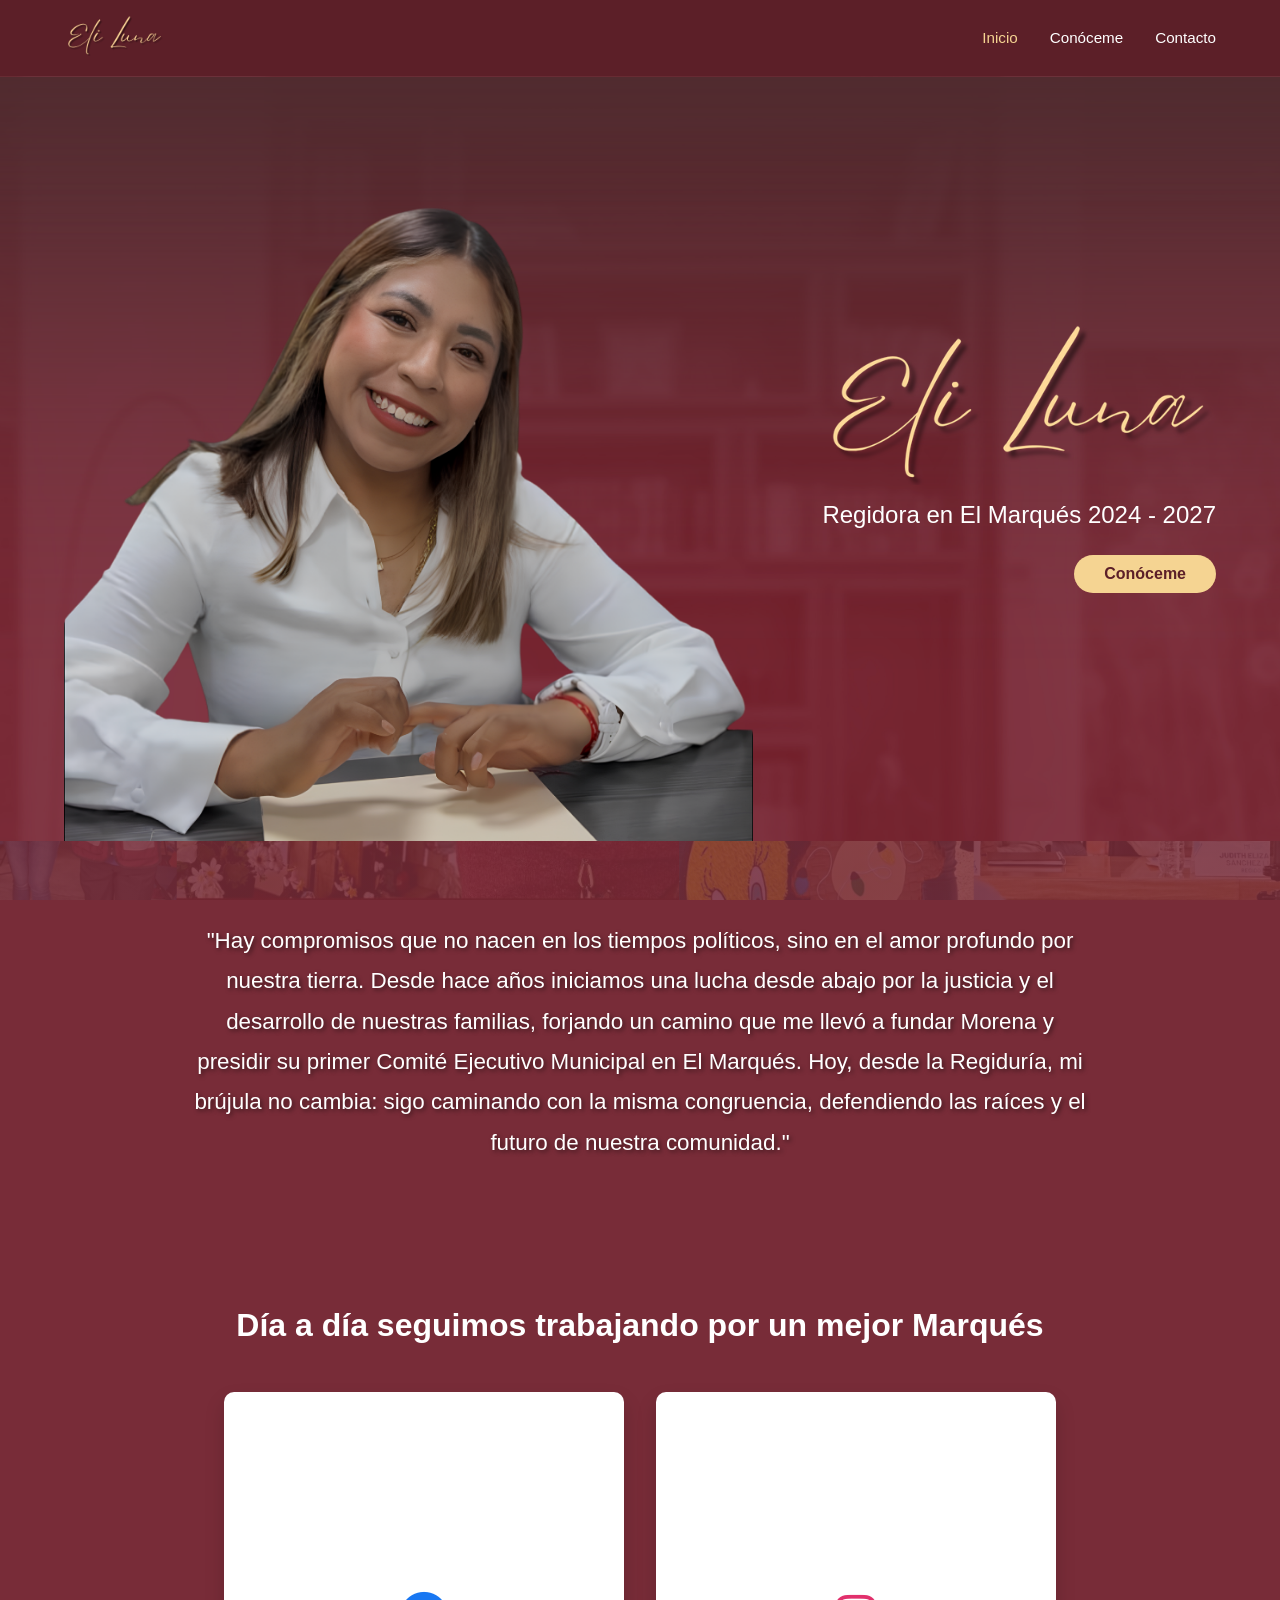
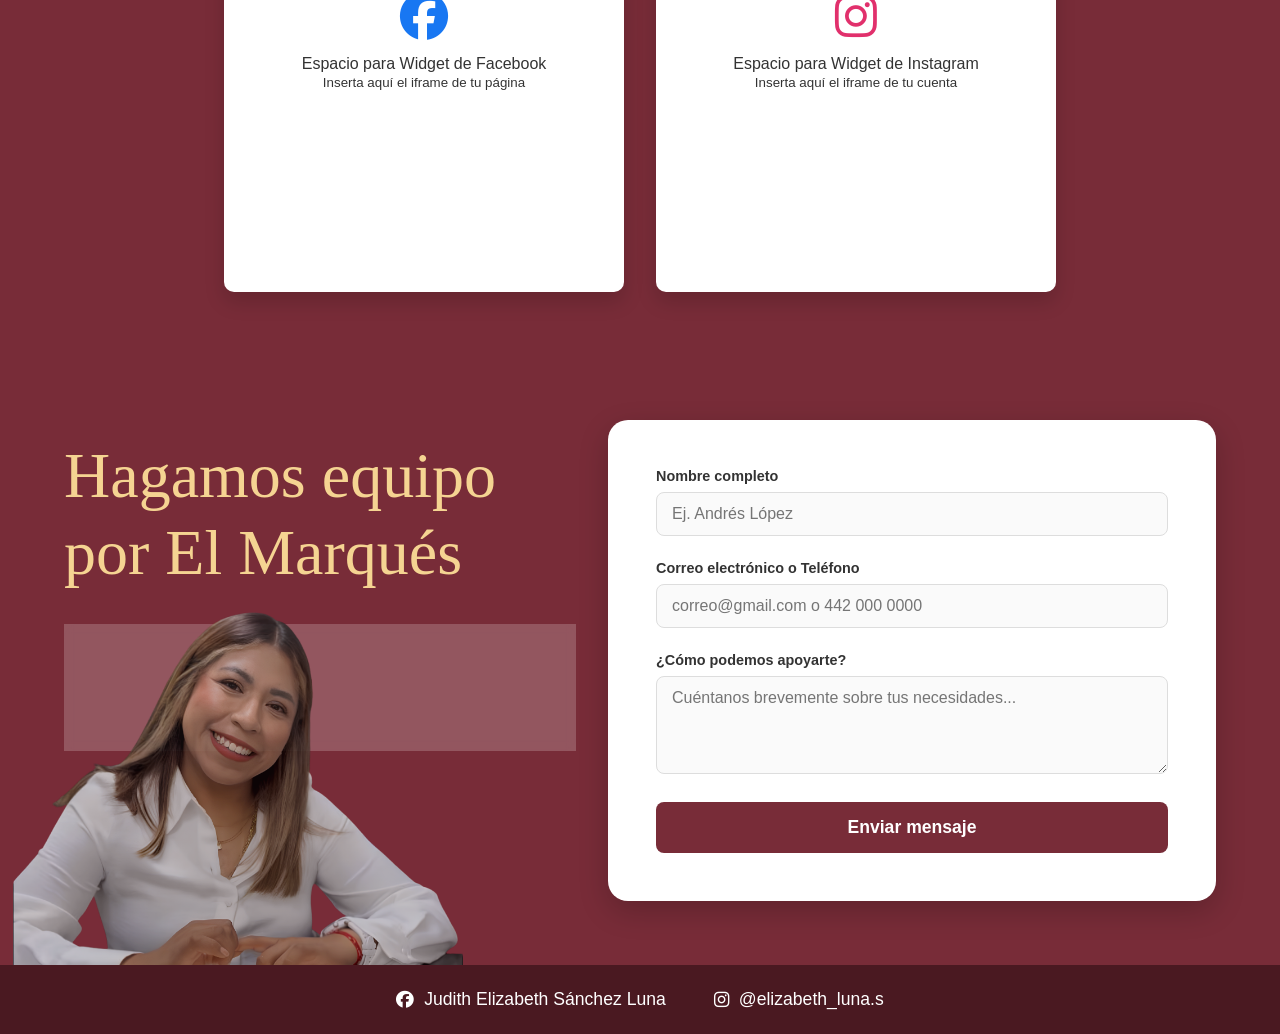
==== commit 3b42bed1: "Update index.html" ====
--- a/index.html
+++ b/index.html
@@ -111,7 +111,7 @@
     <!-- Footer Universal -->
     <footer class="site-footer">
         <div class="footer-socials">
-            <a href="https://www.facebook.com/JudithElizabethSanchezLuna" target="_blank" rel="noopener noreferrer">
+            <a href="https://www.facebook.com/JudithEliSanLuna" target="_blank" rel="noopener noreferrer">
                 <i class="fa-brands fa-facebook"></i> Judith Elizabeth Sánchez Luna
             </a>
             <a href="https://www.instagram.com/elizabeth_luna.s" target="_blank" rel="noopener noreferrer">
--- a/style.css
+++ b/style.css
@@ -1,337 +1,407 @@
-/* =========================================
-   VARIABLES DE COLOR Y FUENTES
-   ========================================= */
+/* Variables de Color Institucional */
 :root {
-    --color-vino: #7A1B39; 
-    --color-vino-oscuro: #4A0E21; 
-    --color-dorado: #C19A6B; 
+    --color-vino: #782C38; /* Tono vino de la marca */
+    --color-vino-oscuro: #5C1F28;
+    --color-dorado: #F5D492; /* Tono del texto y botones */
+    --color-dorado-hover: #e3c17d;
     --color-blanco: #FFFFFF;
-    --color-fondo: #FDFBFB;
     --color-texto: #333333;
-    --color-texto-claro: #666666;
-    
-    --fuente-titulos: 'Playfair Display', serif;
-    --fuente-textos: 'Inter', sans-serif;
-}
-
-* { margin: 0; padding: 0; box-sizing: border-box; }
+    --color-fondo-form: #FAFAFA;
+    --fuente-principal: 'Montserrat', sans-serif;
+    --fuente-cursiva: 'Great Vibes', cursive;
+}
+
+/* Reset Básico */
+* {
+    margin: 0;
+    padding: 0;
+    box-sizing: border-box;
+}
+
+html {
+    scroll-behavior: smooth;
+}
 
 body {
-    background-color: var(--color-fondo);
-    color: var(--color-texto);
-    font-family: var(--fuente-textos);
-    line-height: 1.6;
-    -webkit-font-smoothing: antialiased;
-}
-
-.container { max-width: 1100px; margin: 0 auto; padding: 0 20px; }
-
-/* =========================================
-   NAVEGACIÓN
-   ========================================= */
+    font-family: var(--fuente-principal);
+    background-color: var(--color-vino); /* Base del sitio */
+    color: var(--color-blanco);
+    overflow-x: hidden;
+}
+
+/* --- Navegación --- */
 .navbar {
-    background-color: rgba(255, 255, 255, 0.98);
-    backdrop-filter: blur(10px);
-    box-shadow: 0 4px 20px rgba(0,0,0,0.03);
+    display: flex;
+    justify-content: space-between;
+    align-items: center;
+    padding: 1rem 5%;
+    background-color: var(--color-vino-oscuro);
     position: sticky;
     top: 0;
-    z-index: 100;
-}
-
-.nav-container { display: flex; justify-content: space-between; align-items: center; height: 85px; }
-
-.logo a {
+    z-index: 1000;
+}
+
+.logo-nav img {
+    height: 40px;
+    object-fit: contain;
+}
+
+.nav-links {
+    list-style: none;
+    display: flex;
+    gap: 2rem;
+}
+
+.nav-links a {
+    color: var(--color-blanco);
     text-decoration: none;
-    font-family: var(--fuente-titulos);
-    font-size: 1.8rem;
-    font-weight: 700;
-    letter-spacing: 1px;
-}
-
-.logo-vino { color: var(--color-vino); }
-.logo-dorado { color: var(--color-dorado); }
-.logo-blanco { color: var(--color-blanco); }
-
-.nav-links { list-style: none; display: flex; gap: 35px; }
-.nav-links a {
-    text-decoration: none;
-    color: var(--color-texto);
-    font-size: 0.85rem;
-    font-weight: 600;
-    text-transform: uppercase;
-    letter-spacing: 1.5px;
-    position: relative;
-    transition: color 0.3s;
-}
-.nav-links a:hover, .nav-links a.active { color: var(--color-vino); }
-
-/* =========================================
-   HERO SECTION 
-   ========================================= */
-.hero {
-    /* CORRECCIÓN: FondoEli.png */
-    background-image: 
-        linear-gradient(90deg, rgba(122, 27, 57, 0.9) 0%, rgba(122, 27, 57, 0.75) 100%),
-        url('img/FondoEli.png');
+    font-size: 0.95rem;
+    font-weight: 500;
+    transition: color 0.3s ease;
+}
+
+.nav-links a:hover, .nav-links a.active {
+    color: var(--color-dorado);
+}
+
+/* --- Hero Section --- */
+.hero-section {
+    position: relative;
+    height: 85vh;
+    display: flex;
+    align-items: center;
+    overflow: hidden;
+}
+
+.hero-bg {
+    position: absolute;
+    top: 0;
+    left: 0;
+    width: 100%;
+    height: 100%;
     background-size: cover;
     background-position: center;
-    padding-top: 80px; 
-    overflow: hidden; 
-    color: var(--color-blanco);
-}
-
-.hero-container {
-    display: flex;
-    align-items: center;
-    justify-content: space-between;
-    gap: 40px;
-    min-height: 500px;
-}
-
-.hero-text { flex: 1; padding-bottom: 80px; }
-
-.subtitle {
-    color: var(--color-dorado);
-    font-family: var(--fuente-textos);
-    font-size: 0.95rem;
-    font-weight: 600;
-    text-transform: uppercase;
-    letter-spacing: 4px;
-    margin-bottom: 15px;
-}
-
-.divisor-dorado { height: 2px; width: 60px; background-color: var(--color-dorado); margin-bottom: 30px; }
-
-.title {
-    color: var(--color-blanco); 
-    font-family: var(--fuente-titulos);
-    font-size: 4rem;
-    line-height: 1.1;
-    margin-bottom: 25px;
-}
-
-.hero-text p {
-    color: #EED; 
-    font-size: 1.15rem;
-    margin-bottom: 40px;
-    max-width: 480px;
-}
-
-.btn-principal {
+    z-index: 1;
+}
+
+.hero-content {
+    position: relative;
+    z-index: 2;
+    width: 100%;
+    padding: 0 5%;
+    display: flex;
+    justify-content: flex-end;
+}
+
+.hero-text {
+    max-width: 50%;
+    text-align: right;
+    display: flex;
+    flex-direction: column;
+    align-items: flex-end;
+    gap: 1rem;
+}
+
+.hero-logo-large {
+    max-width: 400px;
+    width: 100%;
+}
+
+.hero-text h2 {
+    font-size: 1.5rem;
+    font-weight: 400;
+}
+
+.btn-dorado {
     display: inline-block;
     background-color: var(--color-dorado);
     color: var(--color-vino-oscuro);
-    padding: 16px 36px;
+    padding: 10px 30px;
+    border-radius: 25px;
     text-decoration: none;
-    font-size: 0.85rem;
-    font-weight: 700;
-    text-transform: uppercase;
-    letter-spacing: 2px;
-    border-radius: 2px;
-    transition: all 0.3s ease;
-    border: none;
-    cursor: pointer;
-}
-
-.btn-principal:hover {
-    background-color: var(--color-blanco);
-    color: var(--color-vino);
-    box-shadow: 0 10px 20px rgba(0,0,0,0.15);
-}
-
-.hero-image-transparente {
-    flex: 1;
-    display: flex;
-    justify-content: flex-end;
-    align-self: flex-end; 
-}
-
-.hero-image-transparente img {
-    max-width: 100%;
-    max-height: 600px;
+    font-weight: 600;
+    margin-top: 10px;
+    transition: background-color 0.3s ease;
+}
+
+.btn-dorado:hover {
+    background-color: var(--color-dorado-hover);
+}
+
+.hero-image {
+    position: absolute;
+    bottom: -10px;
+    left: 5%;
+    z-index: 3;
+    height: 90%;
+}
+
+.hero-image img {
+    height: 100%;
     object-fit: contain;
-    display: block;
-    filter: drop-shadow(-10px 10px 20px rgba(0,0,0,0.3)); 
-}
-
-/* =========================================
-   STATEMENT (Fondo Collage)
-   ========================================= */
-.statement {
-    /* CORRECCIÓN: FondoElis.png */
-    background-image: 
-        linear-gradient(rgba(45, 10, 20, 0.85), rgba(45, 10, 20, 0.85)),
-        url('img/FondoElis.png');
+}
+
+/* --- Sección Frase (Conóceme) --- */
+.quote-section {
+    position: relative;
+    padding: 5rem 10%;
+    text-align: center;
+}
+
+.quote-bg {
+    position: absolute;
+    top: 0;
+    left: 0;
+    width: 100%;
+    height: 100%;
     background-size: cover;
     background-position: center;
-    background-attachment: fixed; 
-    padding: 100px 0;
+    background-attachment: fixed; /* Efecto parallax opcional */
+    z-index: 1;
+}
+
+.quote-content {
+    position: relative;
+    z-index: 2;
+    max-width: 900px;
+    margin: 0 auto;
+}
+
+.quote-content p {
+    font-size: 1.4rem;
+    line-height: 1.8;
+    font-weight: 500;
+    text-shadow: 2px 2px 4px rgba(0,0,0,0.5);
+}
+
+/* --- Sección Redes Sociales --- */
+.social-feed-section {
+    background-color: var(--color-vino);
+    padding: 4rem 5%;
     text-align: center;
+}
+
+.section-title {
+    font-size: 2rem;
+    margin-bottom: 3rem;
+    font-weight: 600;
+}
+
+.feed-container {
+    display: flex;
+    justify-content: center;
+    gap: 2rem;
+    flex-wrap: wrap;
+}
+
+.feed-box {
+    background-color: var(--color-blanco);
+    width: 100%;
+    max-width: 400px;
+    border-radius: 10px;
+    min-height: 500px;
+    display: flex;
+    align-items: center;
+    justify-content: center;
+    box-shadow: 0 10px 20px rgba(0,0,0,0.15);
+    overflow: hidden;
+}
+
+.feed-placeholder {
+    color: var(--color-texto);
+    text-align: center;
+    padding: 2rem;
+}
+
+/* --- Sección Contacto --- */
+.contact-section {
+    background-color: var(--color-vino);
+    padding: 4rem 5%;
+    position: relative;
+    overflow: hidden;
+}
+
+.contact-container {
+    display: flex;
+    justify-content: space-between;
+    align-items: center;
+    max-width: 1200px;
+    margin: 0 auto;
+    gap: 2rem;
+    flex-wrap: wrap;
+}
+
+.contact-info {
+    flex: 1;
+    min-width: 300px;
+    position: relative;
+    padding-bottom: 100px;
+}
+
+.cursive-title {
+    font-family: var(--fuente-cursiva);
+    color: var(--color-dorado);
+    font-size: 4rem;
+    line-height: 1.2;
+    margin-bottom: 2rem;
+    font-weight: normal;
+}
+
+.contact-details {
+    background-color: rgba(255, 255, 255, 0.2);
+    padding: 1.5rem;
+    border-radius: 15px;
+    margin-bottom: 2rem;
+    display: inline-block;
+    backdrop-filter: blur(5px);
+}
+
+.contact-details p {
+    margin-bottom: 1rem;
+    font-size: 1.1rem;
+    display: flex;
+    align-items: center;
+    gap: 10px;
+}
+
+.contact-details p:last-child {
+    margin-bottom: 0;
+}
+
+.contact-details i {
+    color: var(--color-dorado);
+    font-size: 1.3rem;
+}
+
+.contact-foto {
+    position: absolute;
+    bottom: -150px;
+    left: -10%;
+    height: 450px;
+    z-index: 0;
+    opacity: 0.9;
+    pointer-events: none;
+}
+
+.contact-form {
+    flex: 1;
+    min-width: 300px;
+    background-color: var(--color-blanco);
+    padding: 3rem;
+    border-radius: 20px;
+    box-shadow: 0 10px 30px rgba(0,0,0,0.2);
+    z-index: 2;
+}
+
+.form-group {
+    margin-bottom: 1.5rem;
+}
+
+.form-group label {
+    display: block;
+    color: var(--color-texto);
+    font-weight: 600;
+    margin-bottom: 0.5rem;
+    font-size: 0.9rem;
+}
+
+.form-group input,
+.form-group textarea {
+    width: 100%;
+    padding: 12px 15px;
+    border: 1px solid #ddd;
+    border-radius: 8px;
+    font-family: var(--fuente-principal);
+    font-size: 1rem;
+    background-color: var(--color-fondo-form);
+    transition: border-color 0.3s;
+}
+
+.form-group input:focus,
+.form-group textarea:focus {
+    outline: none;
+    border-color: var(--color-vino);
+}
+
+.btn-vino {
+    width: 100%;
+    background-color: var(--color-vino); /* Reemplazamos el verde */
     color: var(--color-blanco);
-}
-
-.statement-container { max-width: 900px; margin: 0 auto; }
-
-.statement-text {
-    font-family: var(--fuente-titulos);
-    font-size: 2.2rem;
-    font-weight: 400;
-    font-style: italic;
-    line-height: 1.5;
-    margin-bottom: 40px;
-}
-
-.divisor-dorado-centro { height: 2px; width: 80px; background-color: var(--color-dorado); margin: 0 auto 20px auto; }
-
-.statement-firma {
-    font-family: var(--fuente-textos);
-    text-transform: uppercase;
-    letter-spacing: 3px;
-    font-size: 0.9rem;
+    border: none;
+    padding: 15px;
+    font-size: 1.1rem;
+    font-weight: 600;
+    border-radius: 8px;
+    cursor: pointer;
+    transition: background-color 0.3s ease;
+}
+
+.btn-vino:hover {
+    background-color: var(--color-vino-oscuro);
+}
+
+/* --- Footer Universal --- */
+.site-footer {
+    background-color: #4A1921; /* Un vino más oscuro para diferenciar */
+    padding: 1.5rem 0;
+    text-align: center;
+}
+
+.footer-socials {
+    display: flex;
+    justify-content: center;
+    gap: 3rem;
+    flex-wrap: wrap;
+}
+
+.footer-socials a {
+    color: var(--color-blanco);
+    text-decoration: none;
+    font-size: 1.1rem;
+    display: flex;
+    align-items: center;
+    gap: 10px;
+    transition: color 0.3s ease;
+}
+
+.footer-socials a:hover {
     color: var(--color-dorado);
-    font-weight: 600;
-}
-
-/* =========================================
-   EJES DE ACCIÓN Y RESTO
-   ========================================= */
-.ejes { padding: 100px 0; }
-.seccion-titulo-oscura {
-    color: var(--color-vino);
-    font-family: var(--fuente-titulos);
-    font-size: 2.8rem;
-    text-align: center;
-    margin-bottom: 70px;
-}
-
-.ejes-grid { display: grid; grid-template-columns: repeat(auto-fit, minmax(300px, 1fr)); gap: 40px; }
-
-.card-eje {
-    background: var(--color-blanco);
-    padding: 50px 40px;
-    border-radius: 4px;
-    text-align: center;
-    box-shadow: 0 10px 30px rgba(0,0,0,0.03);
-    border-top: 3px solid transparent;
-    transition: all 0.4s ease;
-}
-
-.card-eje:hover { transform: translateY(-8px); border-top: 3px solid var(--color-dorado); box-shadow: 0 20px 40px rgba(122, 27, 57, 0.08); }
-
-.icono-wrapper {
-    width: 70px; height: 70px; margin: 0 auto 25px auto;
-    background-color: rgba(193, 154, 107, 0.1); border-radius: 50%; display: flex; align-items: center; justify-content: center;
-}
-.icono-eje { width: 35px; height: 35px; }
-
-.card-eje h3 { color: var(--color-vino); font-family: var(--fuente-titulos); font-size: 1.6rem; margin-bottom: 15px; }
-.card-eje p { color: var(--color-texto-claro); font-size: 0.95rem; }
-
-/* =========================================
-   ACTIVIDAD RECIENTE (Facebook)
-   ========================================= */
-.actividad { padding: 80px 0; background-color: var(--color-fondo); border-bottom: 1px solid rgba(193, 154, 107, 0.2); }
-.actividad-header { text-align: center; max-width: 600px; margin: 0 auto 50px auto; }
-.seccion-desc { color: var(--color-texto-claro); font-size: 1.1rem; }
-.fb-widget-container { display: flex; justify-content: center; max-width: 400px; margin: 0 auto; }
-
-/* =========================================
-   FORMULARIO DE CONTACTO INICIO
-   ========================================= */
-.contacto-inicio {
-    padding: 100px 0;
-    background-color: var(--color-blanco);
-}
-
-.contacto-wrapper {
-    max-width: 700px;
-    margin: 0 auto;
-    background: #fff;
-    padding: 50px;
-    border-radius: 8px;
-    box-shadow: 0 15px 40px rgba(122, 27, 57, 0.05);
-    border-top: 4px solid var(--color-dorado);
-    text-align: center;
-}
-
-.formulario-marca {
-    text-align: left;
-    margin-top: 30px;
-}
-
-.form-row {
-    display: flex;
-    gap: 20px;
-    margin-bottom: 20px;
-}
-
-.form-group {
-    flex: 1;
-    margin-bottom: 20px;
-}
-
-.formulario-marca label {
-    display: block;
-    margin-bottom: 8px;
-    color: var(--color-vino);
-    font-weight: 600;
-    font-size: 0.9rem;
-}
-
-.formulario-marca input,
-.formulario-marca textarea {
-    width: 100%;
-    padding: 14px;
-    border: 1px solid #E5E5E5;
-    border-radius: 4px;
-    font-family: var(--fuente-textos);
-    font-size: 1rem;
-    background-color: var(--color-fondo);
-    transition: all 0.3s ease;
-}
-
-.formulario-marca input:focus,
-.formulario-marca textarea:focus {
-    outline: none;
-    border-color: var(--color-dorado);
-    box-shadow: 0 0 0 3px rgba(193, 154, 107, 0.15);
-}
-
-.btn-form {
-    width: 100%;
-    margin-top: 10px;
-    background-color: var(--color-vino);
-    color: var(--color-blanco);
-}
-
-.btn-form:hover {
-    background-color: var(--color-vino-oscuro);
-    color: var(--color-dorado);
-}
-
-/* =========================================
-   FOOTER
-   ========================================= */
-footer { background-color: var(--color-vino-oscuro); color: var(--color-blanco); padding: 60px 0 40px 0; text-align: center; }
-.footer-logo { margin-bottom: 20px; }
-footer p { color: rgba(255, 255, 255, 0.6); font-size: 0.85rem; letter-spacing: 1px; }
-
-/* =========================================
-   RESPONSIVO
-   ========================================= */
-@media (max-width: 992px) {
-    .hero-container { flex-direction: column; text-align: center; gap: 0; }
-    .hero-text { padding-bottom: 0; padding-top: 40px; }
-    .divisor-dorado { margin: 0 auto 25px auto; }
-    .hero-text p { margin: 0 auto 35px auto; }
-    .hero-image-transparente img { max-height: 450px; margin-top: 40px; }
-    .statement-text { font-size: 1.6rem; }
+}
+
+/* --- Responsividad Básica --- */
+@media (max-width: 768px) {
+    .nav-links {
+        display: none; /* Aquí puedes implementar un menú hamburguesa luego */
+    }
     
-    .form-row { flex-direction: column; gap: 0; }
-}
-
-@media (max-width: 768px) {
-    .nav-links { display: none; }
-    .title { font-size: 2.8rem; }
-    .contacto-wrapper { padding: 30px 20px; }
-}
+    .hero-section {
+        flex-direction: column;
+        height: auto;
+        padding-top: 2rem;
+    }
+
+    .hero-text {
+        max-width: 100%;
+        text-align: center;
+        align-items: center;
+        margin-bottom: 2rem;
+    }
+
+    .hero-image {
+        position: relative;
+        left: 0;
+        height: 400px;
+    }
+
+    .quote-content p {
+        font-size: 1.1rem;
+    }
+    
+    .cursive-title {
+        font-size: 3rem;
+    }
+
+    .contact-foto {
+        display: none; /* Ocultamos la foto en móviles para que no estorbe al texto */
+    }
+}
